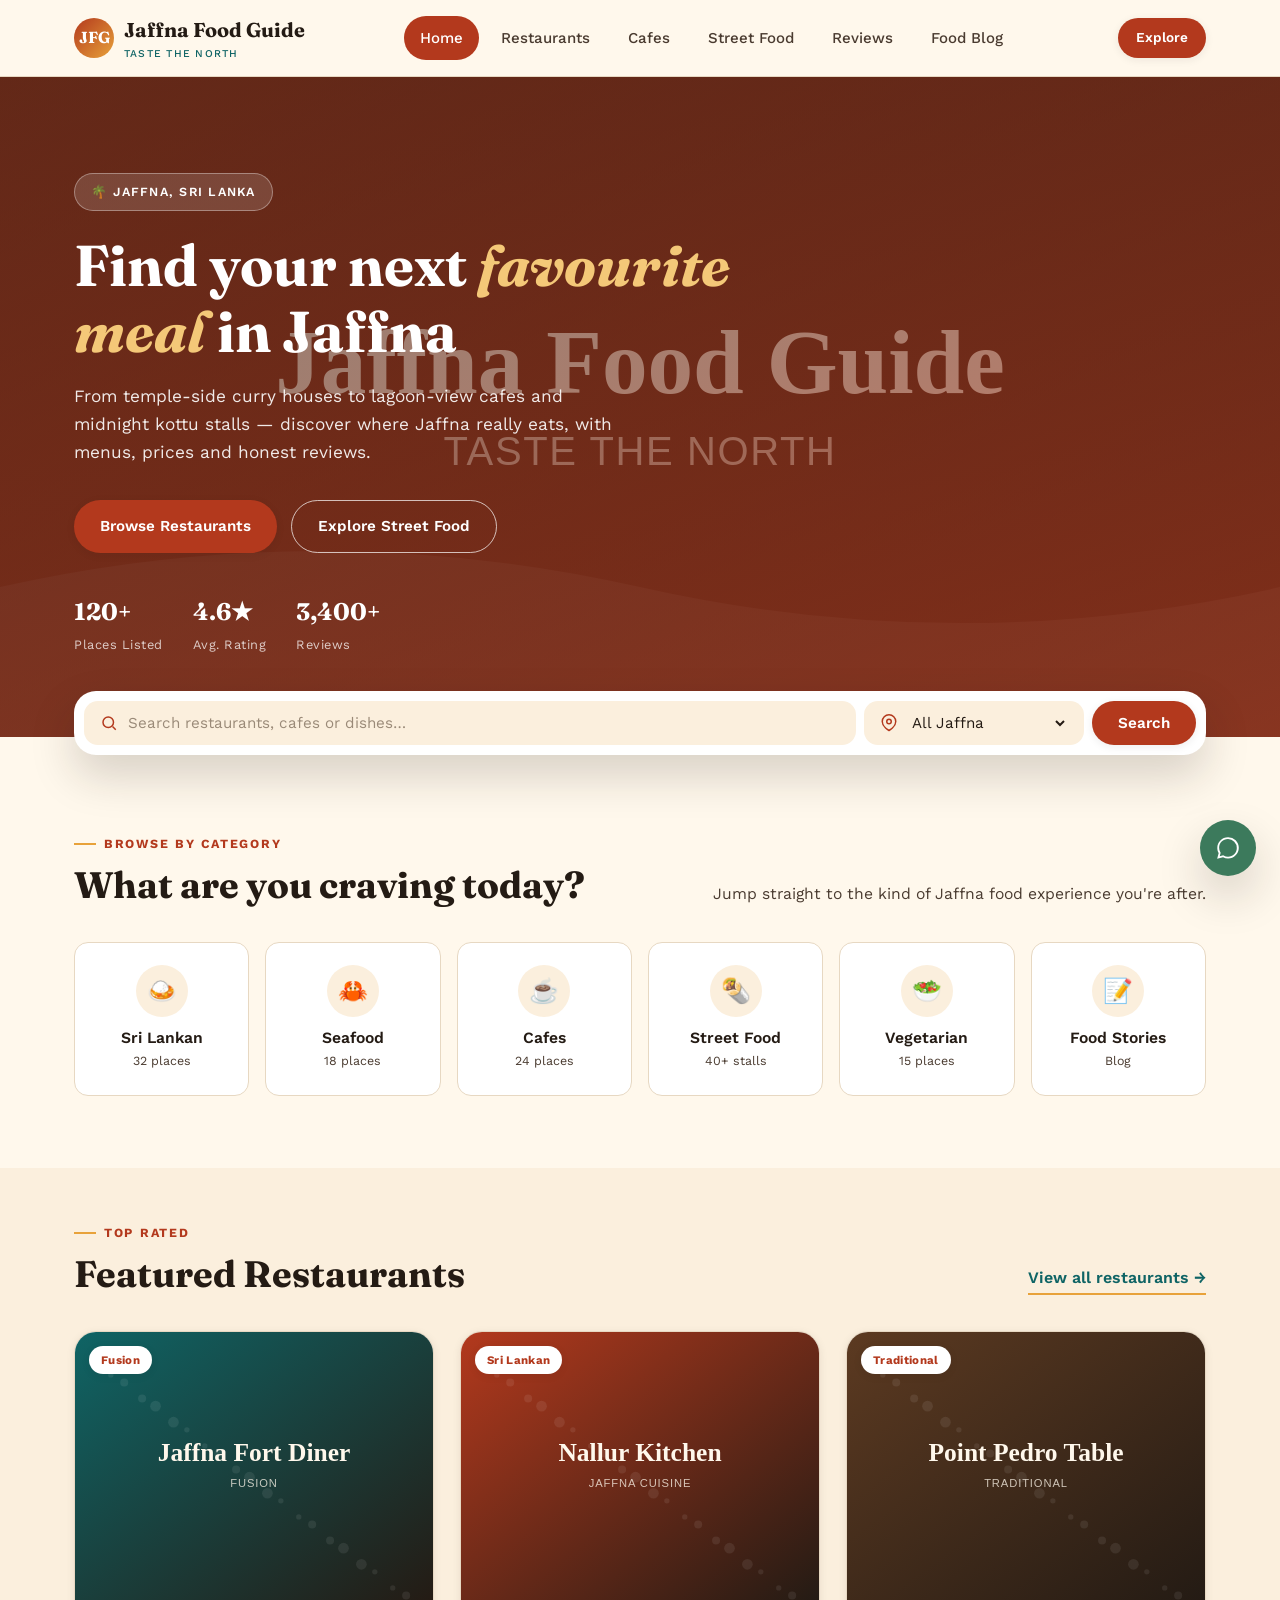
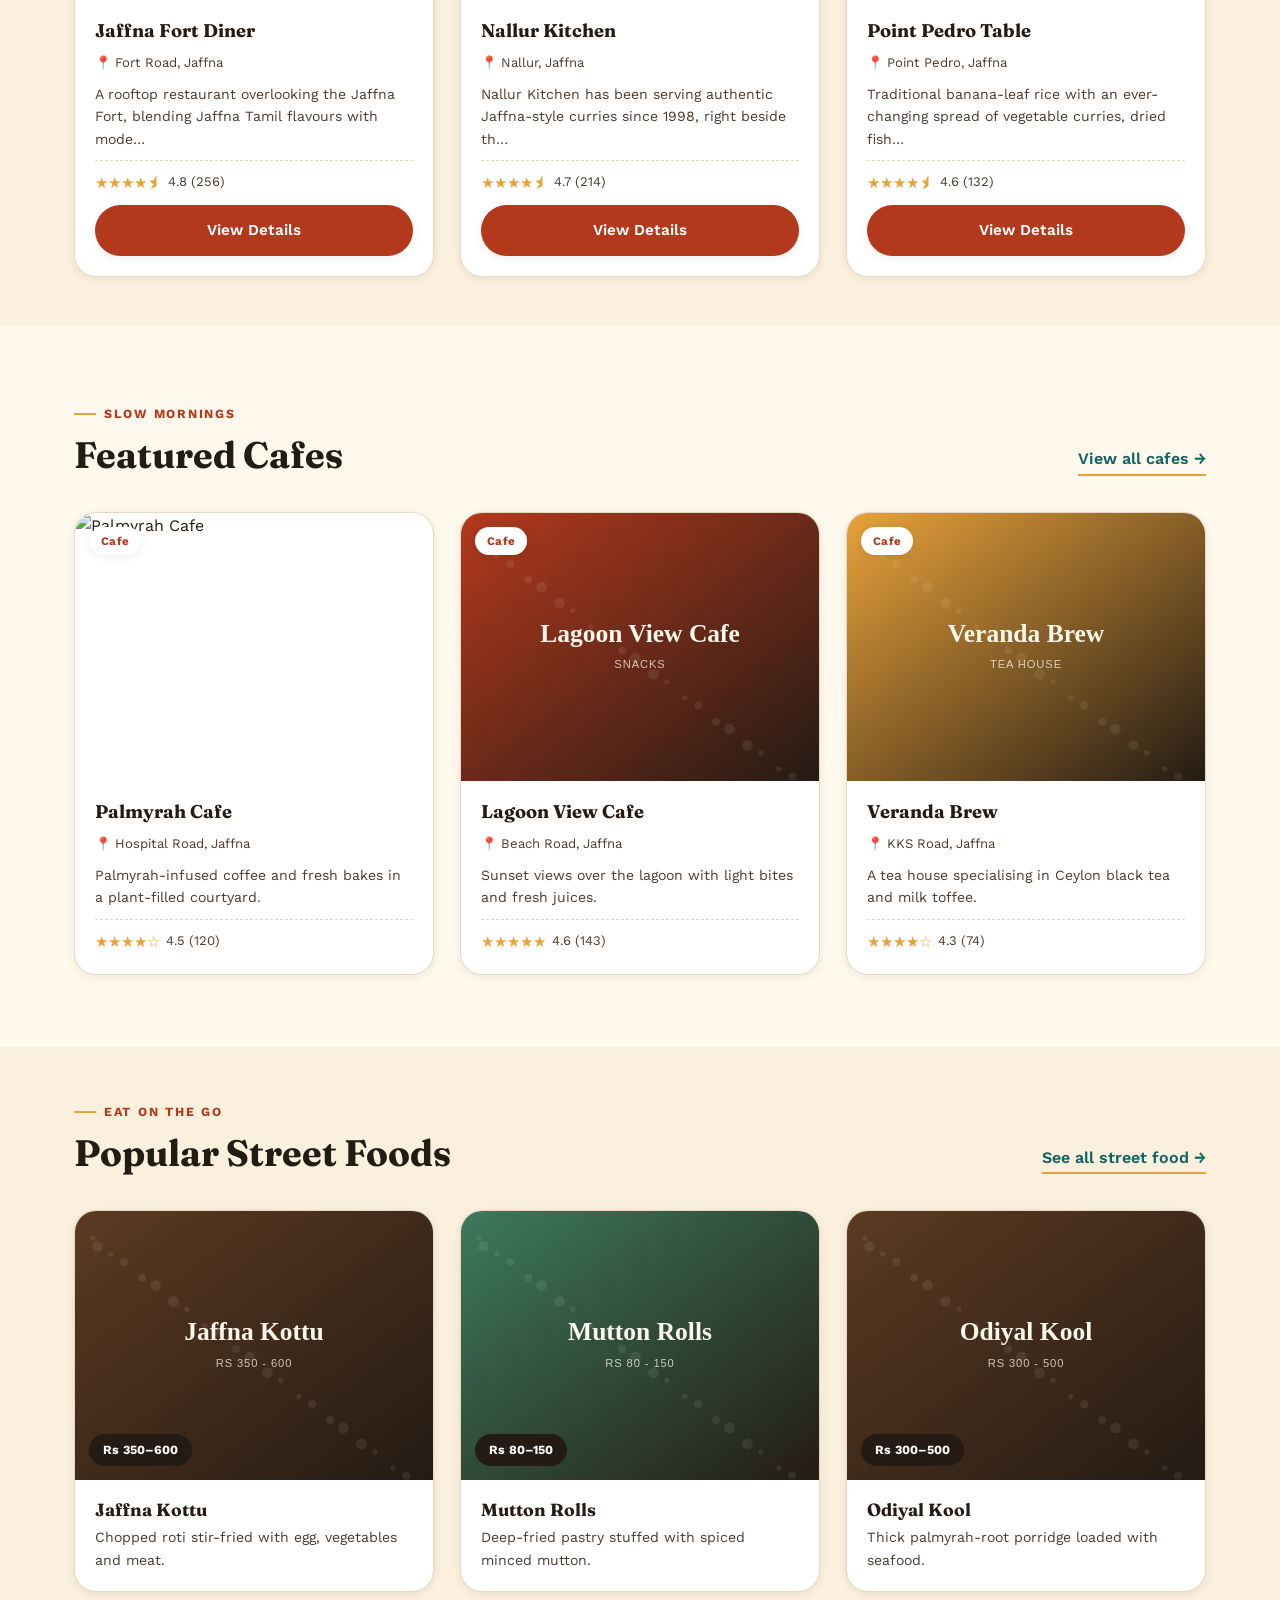
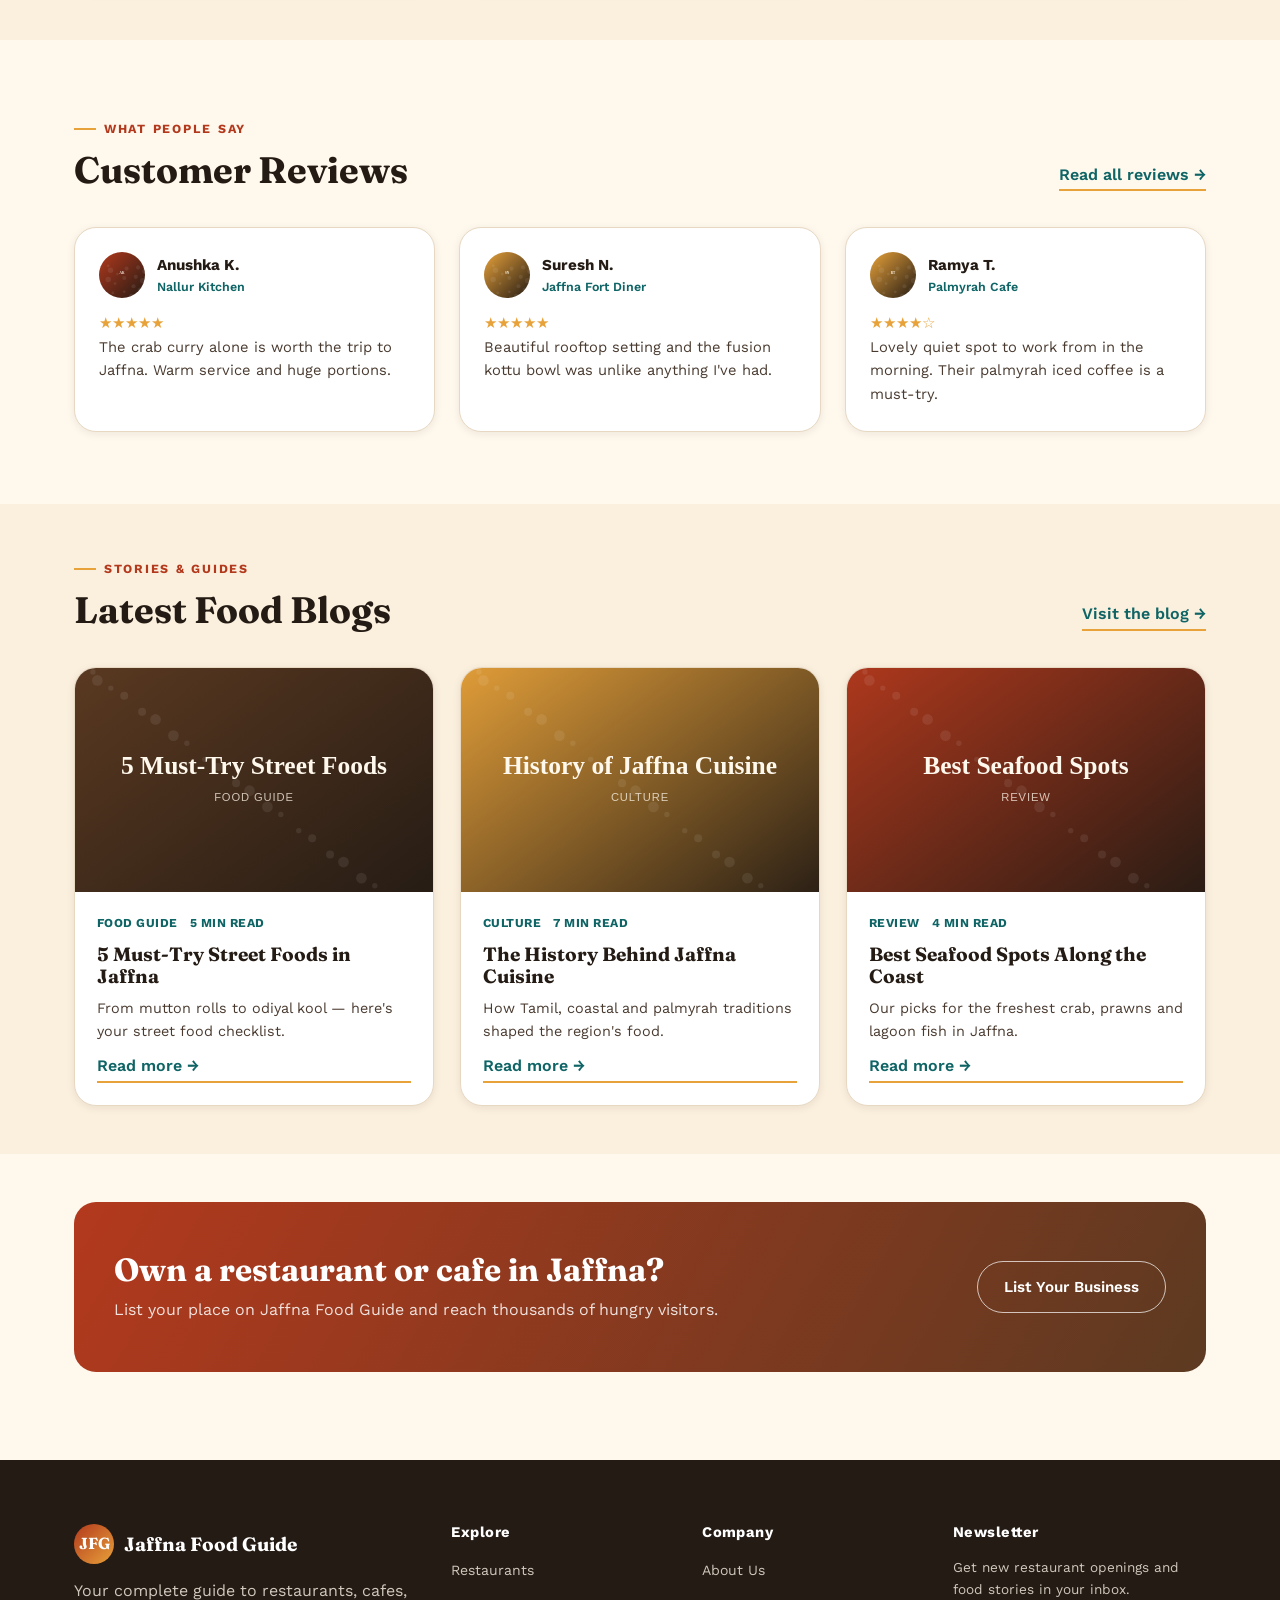
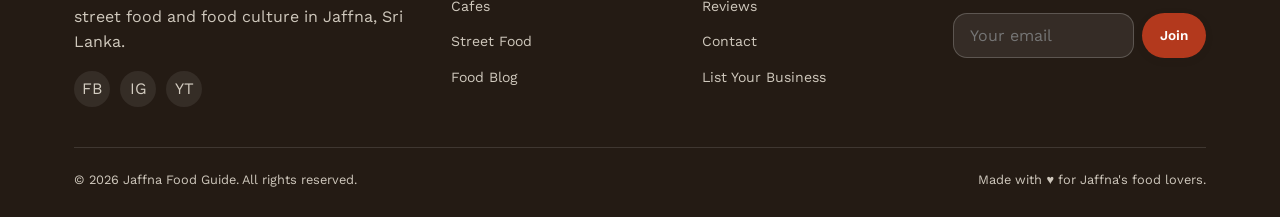
==== index.html @ 6b52d465 "Add files via upload" ====
<!DOCTYPE html>
<html lang="en">
<head>
<meta charset="UTF-8">
<meta name="viewport" content="width=device-width, initial-scale=1.0">
<title>Jaffna Food Guide — Discover Restaurants, Cafes & Street Food in Jaffna</title>
<meta name="description" content="The complete food directory for Jaffna, Sri Lanka. Find the best restaurants, cafes, street food stalls, reviews and food blogs.">
<link rel="icon" href="logo.svg" type="image/svg+xml">
<link rel="preconnect" href="https://fonts.googleapis.com">
<link href="https://fonts.googleapis.com/css2?family=Fraunces:ital,wght@0,600;0,700;1,600&family=Work+Sans:wght@400;500;600;700&display=swap" rel="stylesheet">
<link rel="stylesheet" href="style.css">
</head>
<body>
<a class="skip-link" href="#main">Skip to content</a>

<!-- ========== HEADER ========== -->
<header class="site-header">
  <div class="container navbar">
    <a href="index.html" class="brand">
      <span class="brand-mark">JFG</span>
      <span>Jaffna Food Guide<small>Taste the North</small></span>
    </a>
    <nav class="nav-links" id="nav-links">
      <a href="index.html">Home</a>
      <a href="restaurants.html">Restaurants</a>
      <a href="cafes.html">Cafes</a>
      <a href="street-food.html">Street Food</a>
      <a href="reviews.html">Reviews</a>
      <a href="blogs.html">Food Blog</a>
    </nav>
    <div class="nav-cta">
      <a href="restaurants.html" class="btn btn-primary btn-sm"><span>Explore</span></a>
      <button class="nav-toggle" id="nav-toggle" aria-label="Toggle menu" aria-expanded="false">
        <span></span><span></span><span></span>
      </button>
    </div>
  </div>
</header>

<main id="main">
  <!-- ========== HERO ========== -->
  <section class="hero">
    <div class="hero-bg"></div>
    <div class="container">
      <div class="hero-inner">
        <span class="hero-kicker">🌴 Jaffna, Sri Lanka</span>
        <h1>Find your next <em>favourite meal</em> in Jaffna</h1>
        <p>From temple-side curry houses to lagoon-view cafes and midnight kottu stalls — discover where Jaffna really eats, with menus, prices and honest reviews.</p>
        <div class="hero-actions">
          <a href="restaurants.html" class="btn btn-primary">Browse Restaurants</a>
          <a href="street-food.html" class="btn btn-outline-light">Explore Street Food</a>
        </div>
        <div class="hero-stats">
          <div><strong>120+</strong><span>Places Listed</span></div>
          <div><strong>4.6★</strong><span>Avg. Rating</span></div>
          <div><strong>3,400+</strong><span>Reviews</span></div>
        </div>
      </div>
    </div>
  </section>

  <div class="container">
    <div class="search-card">
      <form id="home-search-form">
        <div class="search-field">
          <svg viewBox="0 0 24 24" fill="none" stroke="currentColor" stroke-width="2"><circle cx="11" cy="11" r="7"/><path d="M21 21l-4.3-4.3"/></svg>
          <input type="text" id="home-search-input" placeholder="Search restaurants, cafes or dishes…" aria-label="Search">
        </div>
        <div class="search-field" style="max-width:220px;">
          <svg viewBox="0 0 24 24" fill="none" stroke="currentColor" stroke-width="2"><path d="M21 10c0 7-9 12-9 12s-9-5-9-12a9 9 0 0118 0z"/><circle cx="12" cy="10" r="3"/></svg>
          <select aria-label="Location">
            <option>All Jaffna</option>
            <option>Nallur</option>
            <option>Point Pedro</option>
            <option>Chunnakam</option>
            <option>Karainagar</option>
          </select>
        </div>
        <button type="submit" class="btn btn-primary">Search</button>
      </form>
    </div>
  </div>

  <!-- ========== CATEGORIES ========== -->
  <section class="section">
    <div class="container">
      <div class="section-head">
        <div>
          <span class="eyebrow">Browse by category</span>
          <h2>What are you craving today?</h2>
        </div>
        <p class="section-desc">Jump straight to the kind of Jaffna food experience you're after.</p>
      </div>
      <div class="category-grid">
        <a class="category-card" href="restaurants.html?q=Sri Lankan">
          <div class="category-icon">🍛</div>
          <h3>Sri Lankan</h3><span>32 places</span>
        </a>
        <a class="category-card" href="restaurants.html?q=Seafood">
          <div class="category-icon">🦀</div>
          <h3>Seafood</h3><span>18 places</span>
        </a>
        <a class="category-card" href="cafes.html">
          <div class="category-icon">☕</div>
          <h3>Cafes</h3><span>24 places</span>
        </a>
        <a class="category-card" href="street-food.html">
          <div class="category-icon">🌯</div>
          <h3>Street Food</h3><span>40+ stalls</span>
        </a>
        <a class="category-card" href="restaurants.html?q=Vegetarian">
          <div class="category-icon">🥗</div>
          <h3>Vegetarian</h3><span>15 places</span>
        </a>
        <a class="category-card" href="blogs.html">
          <div class="category-icon">📝</div>
          <h3>Food Stories</h3><span>Blog</span>
        </a>
      </div>
    </div>
  </section>

  <!-- ========== FEATURED RESTAURANTS ========== -->
  <section class="section section-tight" style="background:var(--cream-soft);">
    <div class="container">
      <div class="section-head">
        <div>
          <span class="eyebrow">Top rated</span>
          <h2>Featured Restaurants</h2>
        </div>
        <a href="restaurants.html" class="link-arrow">View all restaurants →</a>
      </div>
      <div class="card-grid" id="featured-restaurants"></div>
    </div>
  </section>

  <!-- ========== FEATURED CAFES ========== -->
  <section class="section">
    <div class="container">
      <div class="section-head">
        <div>
          <span class="eyebrow">Slow mornings</span>
          <h2>Featured Cafes</h2>
        </div>
        <a href="cafes.html" class="link-arrow">View all cafes →</a>
      </div>
      <div class="card-grid">
        <article class="food-card">
          <div class="food-card-media"><img src="cafe-1.svg" alt="Palmyrah Cafe" loading="lazy"><span class="food-card-badge">Cafe</span></div>
          <div class="food-card-body">
            <h3>Palmyrah Cafe</h3>
            <p class="food-card-meta">📍 Hospital Road, Jaffna</p>
            <p class="food-card-desc">Palmyrah-infused coffee and fresh bakes in a plant-filled courtyard.</p>
            <div class="food-card-footer"><span class="stars">★★★★☆<span class="rating-number">4.5 (120)</span></span></div>
          </div>
        </article>
        <article class="food-card">
          <div class="food-card-media"><img src="cafe-3.svg" alt="Lagoon View Cafe" loading="lazy"><span class="food-card-badge">Cafe</span></div>
          <div class="food-card-body">
            <h3>Lagoon View Cafe</h3>
            <p class="food-card-meta">📍 Beach Road, Jaffna</p>
            <p class="food-card-desc">Sunset views over the lagoon with light bites and fresh juices.</p>
            <div class="food-card-footer"><span class="stars">★★★★★<span class="rating-number">4.6 (143)</span></span></div>
          </div>
        </article>
        <article class="food-card">
          <div class="food-card-media"><img src="cafe-2.svg" alt="Veranda Brew" loading="lazy"><span class="food-card-badge">Cafe</span></div>
          <div class="food-card-body">
            <h3>Veranda Brew</h3>
            <p class="food-card-meta">📍 KKS Road, Jaffna</p>
            <p class="food-card-desc">A tea house specialising in Ceylon black tea and milk toffee.</p>
            <div class="food-card-footer"><span class="stars">★★★★☆<span class="rating-number">4.3 (74)</span></span></div>
          </div>
        </article>
      </div>
    </div>
  </section>

  <!-- ========== POPULAR STREET FOOD ========== -->
  <section class="section section-tight" style="background:var(--cream-soft);">
    <div class="container">
      <div class="section-head">
        <div>
          <span class="eyebrow">Eat on the go</span>
          <h2>Popular Street Foods</h2>
        </div>
        <a href="street-food.html" class="link-arrow">See all street food →</a>
      </div>
      <div class="card-grid">
        <article class="street-card">
          <div class="street-card-media"><img src="street-1.svg" alt="Jaffna Kottu" loading="lazy"><span class="street-price">Rs 350–600</span></div>
          <div class="street-card-body"><h3>Jaffna Kottu</h3><p>Chopped roti stir-fried with egg, vegetables and meat.</p></div>
        </article>
        <article class="street-card">
          <div class="street-card-media"><img src="street-2.svg" alt="Mutton Rolls" loading="lazy"><span class="street-price">Rs 80–150</span></div>
          <div class="street-card-body"><h3>Mutton Rolls</h3><p>Deep-fried pastry stuffed with spiced minced mutton.</p></div>
        </article>
        <article class="street-card">
          <div class="street-card-media"><img src="street-3.svg" alt="Odiyal Kool" loading="lazy"><span class="street-price">Rs 300–500</span></div>
          <div class="street-card-body"><h3>Odiyal Kool</h3><p>Thick palmyrah-root porridge loaded with seafood.</p></div>
        </article>
      </div>
    </div>
  </section>

  <!-- ========== TESTIMONIALS ========== -->
  <section class="section">
    <div class="container">
      <div class="section-head">
        <div>
          <span class="eyebrow">What people say</span>
          <h2>Customer Reviews</h2>
        </div>
        <a href="reviews.html" class="link-arrow">Read all reviews →</a>
      </div>
      <div class="testimonial-scroll">
        <div class="review-card">
          <div class="review-head">
            <img class="review-avatar" src="avatar-1.svg" alt="Anushka K.">
            <div><div class="review-name">Anushka K.</div><div class="review-place">Nallur Kitchen</div></div>
          </div>
          <span class="stars">★★★★★</span>
          <p class="review-text">The crab curry alone is worth the trip to Jaffna. Warm service and huge portions.</p>
        </div>
        <div class="review-card">
          <div class="review-head">
            <img class="review-avatar" src="avatar-2.svg" alt="Suresh N.">
            <div><div class="review-name">Suresh N.</div><div class="review-place">Jaffna Fort Diner</div></div>
          </div>
          <span class="stars">★★★★★</span>
          <p class="review-text">Beautiful rooftop setting and the fusion kottu bowl was unlike anything I've had.</p>
        </div>
        <div class="review-card">
          <div class="review-head">
            <img class="review-avatar" src="avatar-3.svg" alt="Ramya T.">
            <div><div class="review-name">Ramya T.</div><div class="review-place">Palmyrah Cafe</div></div>
          </div>
          <span class="stars">★★★★☆</span>
          <p class="review-text">Lovely quiet spot to work from in the morning. Their palmyrah iced coffee is a must-try.</p>
        </div>
      </div>
    </div>
  </section>

  <!-- ========== LATEST BLOGS ========== -->
  <section class="section section-tight" style="background:var(--cream-soft);">
    <div class="container">
      <div class="section-head">
        <div>
          <span class="eyebrow">Stories & guides</span>
          <h2>Latest Food Blogs</h2>
        </div>
        <a href="blogs.html" class="link-arrow">Visit the blog →</a>
      </div>
      <div class="card-grid">
        <article class="blog-card">
          <div class="blog-card-media"><img src="blog-1.svg" alt="5 Must-Try Street Foods" loading="lazy"></div>
          <div class="blog-card-body">
            <div class="blog-meta"><span>Food Guide</span><span>5 min read</span></div>
            <h3>5 Must-Try Street Foods in Jaffna</h3>
            <p>From mutton rolls to odiyal kool — here's your street food checklist.</p>
            <a href="blogs.html" class="link-arrow">Read more →</a>
          </div>
        </article>
        <article class="blog-card">
          <div class="blog-card-media"><img src="blog-2.svg" alt="History of Jaffna Cuisine" loading="lazy"></div>
          <div class="blog-card-body">
            <div class="blog-meta"><span>Culture</span><span>7 min read</span></div>
            <h3>The History Behind Jaffna Cuisine</h3>
            <p>How Tamil, coastal and palmyrah traditions shaped the region's food.</p>
            <a href="blogs.html" class="link-arrow">Read more →</a>
          </div>
        </article>
        <article class="blog-card">
          <div class="blog-card-media"><img src="blog-3.svg" alt="Best Seafood Spots" loading="lazy"></div>
          <div class="blog-card-body">
            <div class="blog-meta"><span>Review</span><span>4 min read</span></div>
            <h3>Best Seafood Spots Along the Coast</h3>
            <p>Our picks for the freshest crab, prawns and lagoon fish in Jaffna.</p>
            <a href="blogs.html" class="link-arrow">Read more →</a>
          </div>
        </article>
      </div>
    </div>
  </section>

  <!-- ========== CTA ========== -->
  <section class="section-tight">
    <div class="container">
      <div class="cta-band">
        <div>
          <h2>Own a restaurant or cafe in Jaffna?</h2>
          <p>List your place on Jaffna Food Guide and reach thousands of hungry visitors.</p>
        </div>
        <a href="#" class="btn btn-outline-light">List Your Business</a>
      </div>
    </div>
  </section>
</main>

<!-- ========== FOOTER ========== -->
<footer class="site-footer">
  <div class="container">
    <div class="footer-grid">
      <div>
        <div class="footer-brand"><span class="brand-mark">JFG</span> Jaffna Food Guide</div>
        <p>Your complete guide to restaurants, cafes, street food and food culture in Jaffna, Sri Lanka.</p>
        <div class="footer-social">
          <a href="#" aria-label="Facebook">FB</a>
          <a href="#" aria-label="Instagram">IG</a>
          <a href="#" aria-label="YouTube">YT</a>
        </div>
      </div>
      <div class="footer-col">
        <h4>Explore</h4>
        <ul>
          <li><a href="restaurants.html">Restaurants</a></li>
          <li><a href="cafes.html">Cafes</a></li>
          <li><a href="street-food.html">Street Food</a></li>
          <li><a href="blogs.html">Food Blog</a></li>
        </ul>
      </div>
      <div class="footer-col">
        <h4>Company</h4>
        <ul>
          <li><a href="#">About Us</a></li>
          <li><a href="reviews.html">Reviews</a></li>
          <li><a href="#">Contact</a></li>
          <li><a href="#">List Your Business</a></li>
        </ul>
      </div>
      <div class="footer-col">
        <h4>Newsletter</h4>
        <p style="font-size:0.85rem;margin-bottom:12px;">Get new restaurant openings and food stories in your inbox.</p>
        <form data-simple-form>
          <div class="form-row" style="display:flex;gap:8px;margin-bottom:0;">
            <input type="email" placeholder="Your email" required style="background:rgba(255,255,255,0.08);border-color:rgba(255,255,255,0.2);color:#fff;">
            <button class="btn btn-primary btn-sm" type="submit">Join</button>
          </div>
          <p class="form-msg"></p>
        </form>
      </div>
    </div>
    <div class="footer-bottom">
      <span>© 2026 Jaffna Food Guide. All rights reserved.</span>
      <span>Made with ♥ for Jaffna's food lovers.</span>
    </div>
  </div>
</footer>

<a href="https://wa.me/94770000000" class="whatsapp-float" aria-label="Chat on WhatsApp" target="_blank" rel="noopener">
  <svg width="26" height="26" viewBox="0 0 24 24" fill="currentColor"><path d="M12.04 2C6.58 2 2.13 6.45 2.13 11.91c0 1.7.44 3.34 1.28 4.79L2 22l5.44-1.36a9.9 9.9 0 004.6 1.15h.01c5.46 0 9.91-4.45 9.91-9.91 0-2.65-1.03-5.14-2.9-7.01A9.87 9.87 0 0012.04 2m0 1.8a8.08 8.08 0 018.09 8.1c0 4.47-3.63 8.1-8.1 8.1a8.1 8.1 0 01-4.13-1.13l-.3-.17-3.23.81.86-3.15-.19-.32a8.05 8.05 0 01-1.24-4.31c0-4.47 3.63-8.1 8.1-8.1"/></svg>
</a>

<script src="script.js"></script>
</body>
</html>
---- style.css ----
/* =========================================================
   JAFFNA FOOD GUIDE — STYLESHEET
   Design tokens: curry red, turmeric gold, lagoon teal,
   palmyrah brown, cream — inspired by Jaffna's kitchens,
   spice stalls and the lagoon coastline.
   ========================================================= */

/* ---------- 1. Design Tokens ---------- */
:root {
  /* Colors */
  --curry-red: #B3391D;
  --curry-red-dark: #8C2A13;
  --turmeric: #E8A23A;
  --turmeric-light: #F4C878;
  --teal: #0F6465;
  --teal-dark: #0B4A4B;
  --palmyrah-brown: #5C3A21;
  --cream: #FFF8EC;
  --cream-soft: #FBEFDD;
  --charcoal: #241B14;
  --ink-soft: #4A3B30;
  --line: #E7D8C2;
  --white: #FFFFFF;
  --success: #3C7A5C;
  --star: #E8A23A;

  /* Typography */
  --font-display: 'Fraunces', Georgia, 'Times New Roman', serif;
  --font-body: 'Work Sans', 'Segoe UI', Arial, sans-serif;

  /* Radius / Shadow */
  --radius-sm: 8px;
  --radius-md: 14px;
  --radius-lg: 22px;
  --radius-pill: 999px;
  --shadow-sm: 0 2px 8px rgba(36, 27, 20, 0.08);
  --shadow-md: 0 10px 30px rgba(36, 27, 20, 0.12);
  --shadow-lg: 0 20px 45px rgba(36, 27, 20, 0.18);

  /* Layout */
  --container: 1180px;
  --nav-height: 76px;
}

/* ---------- 2. Reset ---------- */
* , *::before, *::after { box-sizing: border-box; margin: 0; padding: 0; }

html { scroll-behavior: smooth; }

@media (prefers-reduced-motion: reduce) {
  html { scroll-behavior: auto; }
  * , *::before, *::after {
    animation-duration: 0.001ms !important;
    animation-iteration-count: 1 !important;
    transition-duration: 0.001ms !important;
  }
}

body {
  font-family: var(--font-body);
  background: var(--cream);
  color: var(--charcoal);
  line-height: 1.6;
  -webkit-font-smoothing: antialiased;
  overflow-x: hidden;
}

img { max-width: 100%; display: block; }
a { color: inherit; text-decoration: none; }
ul { list-style: none; }
button { font-family: inherit; cursor: pointer; border: none; background: none; }
input, textarea, select { font-family: inherit; font-size: inherit; }

:focus-visible {
  outline: 3px solid var(--teal);
  outline-offset: 3px;
}

.container {
  width: 100%;
  max-width: var(--container);
  margin: 0 auto;
  padding: 0 24px;
}

h1, h2, h3, h4 {
  font-family: var(--font-display);
  color: var(--charcoal);
  line-height: 1.15;
  font-weight: 700;
}

.section { padding: 72px 0; }
.section-tight { padding: 48px 0; }

.section-head {
  display: flex;
  align-items: flex-end;
  justify-content: space-between;
  gap: 20px;
  margin-bottom: 36px;
  flex-wrap: wrap;
}

.eyebrow {
  display: inline-flex;
  align-items: center;
  gap: 8px;
  font-size: 0.78rem;
  letter-spacing: 0.14em;
  text-transform: uppercase;
  color: var(--curry-red);
  font-weight: 700;
  margin-bottom: 10px;
}

.eyebrow::before {
  content: "";
  width: 22px;
  height: 2px;
  background: var(--turmeric);
  display: inline-block;
}

.section-head h2 { font-size: clamp(1.6rem, 3vw, 2.3rem); }

.section-desc {
  color: var(--ink-soft);
  max-width: 520px;
  font-size: 0.98rem;
}

.link-arrow {
  font-weight: 600;
  color: var(--teal);
  white-space: nowrap;
  border-bottom: 2px solid var(--turmeric);
  padding-bottom: 2px;
  transition: color 0.2s ease, border-color 0.2s ease, transform 0.2s ease;
  display: inline-block;
}
.link-arrow:hover { color: var(--curry-red); transform: translateX(3px); }

/* ---------- 3. Buttons ---------- */
.btn {
  display: inline-flex;
  align-items: center;
  justify-content: center;
  gap: 8px;
  padding: 13px 26px;
  border-radius: var(--radius-pill);
  font-weight: 600;
  font-size: 0.95rem;
  transition: transform 0.2s ease, box-shadow 0.2s ease, background 0.2s ease, color 0.2s ease;
  white-space: nowrap;
}

.btn-primary {
  background: var(--curry-red);
  color: var(--white);
  box-shadow: var(--shadow-sm);
}
.btn-primary:hover { background: var(--curry-red-dark); transform: translateY(-2px); box-shadow: var(--shadow-md); }

.btn-secondary {
  background: var(--white);
  color: var(--charcoal);
  border: 1.5px solid var(--line);
}
.btn-secondary:hover { border-color: var(--curry-red); color: var(--curry-red); transform: translateY(-2px); }

.btn-teal {
  background: var(--teal);
  color: var(--white);
}
.btn-teal:hover { background: var(--teal-dark); transform: translateY(-2px); box-shadow: var(--shadow-md); }

.btn-outline-light {
  background: transparent;
  color: var(--white);
  border: 1.5px solid rgba(255,255,255,0.7);
}
.btn-outline-light:hover { background: rgba(255,255,255,0.15); }

.btn-block { width: 100%; }
.btn-sm { padding: 9px 18px; font-size: 0.85rem; }

.btn-icon {
  width: 20px; height: 20px; flex-shrink: 0;
}

/* ---------- 4. Navigation ---------- */
.site-header {
  position: sticky;
  top: 0;
  z-index: 100;
  background: rgba(255, 248, 236, 0.92);
  backdrop-filter: blur(10px);
  border-bottom: 1px solid var(--line);
}

.navbar {
  display: flex;
  align-items: center;
  justify-content: space-between;
  height: var(--nav-height);
}

.brand {
  display: flex;
  align-items: center;
  gap: 10px;
  font-family: var(--font-display);
  font-weight: 700;
  font-size: 1.25rem;
  color: var(--charcoal);
}

.brand-mark {
  width: 40px;
  height: 40px;
  border-radius: 50%;
  background: linear-gradient(135deg, var(--curry-red), var(--turmeric));
  display: flex;
  align-items: center;
  justify-content: center;
  color: var(--white);
  font-family: var(--font-display);
  font-weight: 700;
  font-size: 1rem;
  flex-shrink: 0;
}

.brand small {
  display: block;
  font-family: var(--font-body);
  font-weight: 500;
  font-size: 0.65rem;
  letter-spacing: 0.12em;
  text-transform: uppercase;
  color: var(--teal);
}

.nav-links {
  display: flex;
  align-items: center;
  gap: 6px;
}

.nav-links a {
  padding: 10px 16px;
  border-radius: var(--radius-pill);
  font-weight: 500;
  font-size: 0.94rem;
  color: var(--ink-soft);
  transition: background 0.2s ease, color 0.2s ease;
}

.nav-links a:hover,
.nav-links a.active {
  background: var(--curry-red);
  color: var(--white);
}

.nav-cta { display: flex; align-items: center; gap: 10px; }

.nav-toggle {
  display: none;
  width: 44px;
  height: 44px;
  border-radius: var(--radius-sm);
  align-items: center;
  justify-content: center;
  flex-direction: column;
  gap: 5px;
}

.nav-toggle span {
  width: 22px;
  height: 2px;
  background: var(--charcoal);
  border-radius: 2px;
  transition: transform 0.25s ease, opacity 0.25s ease;
}

.nav-toggle.is-active span:nth-child(1) { transform: translateY(7px) rotate(45deg); }
.nav-toggle.is-active span:nth-child(2) { opacity: 0; }
.nav-toggle.is-active span:nth-child(3) { transform: translateY(-7px) rotate(-45deg); }

/* ---------- 5. Hero ---------- */
.hero {
  position: relative;
  color: var(--white);
  overflow: hidden;
}

.hero-bg {
  position: absolute;
  inset: 0;
  background: linear-gradient(160deg, rgba(36,27,20,0.55), rgba(179,57,29,0.65)), url('hero-bg.svg') center/cover no-repeat;
  z-index: -1;
}

.hero-inner {
  padding: 96px 0 80px;
  max-width: 720px;
}

.hero-kicker {
  display: inline-flex;
  align-items: center;
  gap: 8px;
  background: rgba(255,255,255,0.14);
  border: 1px solid rgba(255,255,255,0.35);
  padding: 8px 16px;
  border-radius: var(--radius-pill);
  font-size: 0.78rem;
  letter-spacing: 0.1em;
  text-transform: uppercase;
  font-weight: 600;
  margin-bottom: 22px;
}

.hero h1 {
  font-size: clamp(2.2rem, 5.5vw, 3.6rem);
  color: var(--white);
  margin-bottom: 18px;
}

.hero h1 em {
  font-style: italic;
  color: var(--turmeric-light);
}

.hero p {
  font-size: 1.08rem;
  color: rgba(255,255,255,0.9);
  max-width: 540px;
  margin-bottom: 34px;
}

.hero-actions { display: flex; gap: 14px; flex-wrap: wrap; margin-bottom: 40px; }

.hero-stats {
  display: flex;
  gap: 30px;
  flex-wrap: wrap;
}
.hero-stats div strong {
  display: block;
  font-family: var(--font-display);
  font-size: 1.5rem;
}
.hero-stats div span {
  font-size: 0.8rem;
  color: rgba(255,255,255,0.75);
  letter-spacing: 0.04em;
}

/* Search Bar */
.search-card {
  background: var(--white);
  border-radius: var(--radius-lg);
  box-shadow: var(--shadow-lg);
  padding: 10px;
  display: flex;
  gap: 8px;
  flex-wrap: wrap;
  margin-top: -46px;
  position: relative;
  z-index: 5;
}

.search-card form { display: flex; gap: 8px; flex: 1; flex-wrap: wrap; }

.search-field {
  flex: 1;
  min-width: 200px;
  display: flex;
  align-items: center;
  gap: 10px;
  padding: 12px 16px;
  border-radius: var(--radius-md);
  background: var(--cream-soft);
}

.search-field svg { flex-shrink: 0; color: var(--curry-red); width: 18px; height: 18px; }

.search-field input,
.search-field select {
  border: none;
  background: transparent;
  width: 100%;
  color: var(--charcoal);
  font-size: 0.95rem;
}
.search-field input:focus, .search-field select:focus { outline: none; }
.search-field input::placeholder { color: #9A8A78; }

.search-card .btn { flex-shrink: 0; }

/* ---------- 6. Categories ---------- */
.category-grid {
  display: grid;
  grid-template-columns: repeat(auto-fit, minmax(140px, 1fr));
  gap: 16px;
}

.category-card {
  background: var(--white);
  border: 1px solid var(--line);
  border-radius: var(--radius-md);
  padding: 22px 16px;
  text-align: center;
  transition: transform 0.25s ease, box-shadow 0.25s ease, border-color 0.25s ease;
}

.category-card:hover {
  transform: translateY(-6px);
  box-shadow: var(--shadow-md);
  border-color: var(--turmeric);
}

.category-icon {
  width: 52px;
  height: 52px;
  margin: 0 auto 12px;
  border-radius: 50%;
  background: var(--cream-soft);
  display: flex;
  align-items: center;
  justify-content: center;
  font-size: 1.5rem;
}

.category-card h3 { font-size: 0.98rem; font-family: var(--font-body); font-weight: 600; }
.category-card span { font-size: 0.78rem; color: var(--ink-soft); }

/* ---------- 7. Cards: Restaurants / Cafes ---------- */
.card-grid {
  display: grid;
  grid-template-columns: repeat(auto-fill, minmax(280px, 1fr));
  gap: 26px;
}

.food-card {
  background: var(--white);
  border-radius: var(--radius-lg);
  overflow: hidden;
  box-shadow: var(--shadow-sm);
  border: 1px solid var(--line);
  transition: transform 0.28s ease, box-shadow 0.28s ease;
  display: flex;
  flex-direction: column;
}

.food-card:hover { transform: translateY(-8px); box-shadow: var(--shadow-lg); }

.food-card-media {
  position: relative;
  aspect-ratio: 4 / 3;
  overflow: hidden;
}
.food-card-media img { width: 100%; height: 100%; object-fit: cover; transition: transform 0.5s ease; }
.food-card:hover .food-card-media img { transform: scale(1.08); }

.food-card-badge {
  position: absolute;
  top: 14px;
  left: 14px;
  background: var(--white);
  color: var(--curry-red);
  padding: 5px 12px;
  border-radius: var(--radius-pill);
  font-size: 0.72rem;
  font-weight: 700;
  letter-spacing: 0.03em;
  box-shadow: var(--shadow-sm);
}

.food-card-fav {
  position: absolute;
  top: 14px;
  right: 14px;
  width: 34px;
  height: 34px;
  border-radius: 50%;
  background: rgba(255,255,255,0.9);
  display: flex;
  align-items: center;
  justify-content: center;
}

.food-card-body { padding: 20px; display: flex; flex-direction: column; gap: 10px; flex: 1; }

.food-card-body h3 { font-size: 1.15rem; }

.food-card-meta {
  display: flex;
  align-items: center;
  gap: 6px;
  font-size: 0.82rem;
  color: var(--ink-soft);
}

.food-card-desc {
  font-size: 0.88rem;
  color: var(--ink-soft);
  flex: 1;
}

.food-card-footer {
  display: flex;
  align-items: center;
  justify-content: space-between;
  padding-top: 10px;
  border-top: 1px dashed var(--line);
}

/* Stars */
.stars {
  display: inline-flex;
  gap: 2px;
  color: var(--star);
  font-size: 0.95rem;
}
.stars .rating-number {
  color: var(--ink-soft);
  font-size: 0.82rem;
  margin-left: 4px;
}

/* ---------- 8. Filter bar ---------- */
.filter-bar {
  display: flex;
  align-items: center;
  gap: 10px;
  flex-wrap: wrap;
  margin-bottom: 30px;
}

.filter-chip {
  padding: 9px 18px;
  border-radius: var(--radius-pill);
  border: 1.5px solid var(--line);
  background: var(--white);
  font-size: 0.86rem;
  font-weight: 600;
  color: var(--ink-soft);
  transition: all 0.2s ease;
}
.filter-chip:hover { border-color: var(--curry-red); color: var(--curry-red); }
.filter-chip.active { background: var(--curry-red); border-color: var(--curry-red); color: var(--white); }

.results-empty {
  text-align: center;
  padding: 60px 20px;
  color: var(--ink-soft);
  display: none;
}
.results-empty.show { display: block; }

/* ---------- 9. Page hero (inner pages) ---------- */
.page-hero {
  background: linear-gradient(135deg, var(--teal-dark), var(--teal));
  color: var(--white);
  padding: 56px 0 46px;
}
.page-hero .eyebrow { color: var(--turmeric-light); }
.page-hero .eyebrow::before { background: var(--turmeric-light); }
.page-hero h1 { color: var(--white); font-size: clamp(1.8rem, 4vw, 2.6rem); margin-bottom: 10px; }
.page-hero p { color: rgba(255,255,255,0.85); max-width: 560px; }

.breadcrumb {
  display: flex;
  align-items: center;
  gap: 8px;
  font-size: 0.85rem;
  color: rgba(255,255,255,0.75);
  margin-bottom: 16px;
}
.breadcrumb a { color: var(--white); font-weight: 600; }
.breadcrumb a:hover { text-decoration: underline; }

.back-btn {
  display: inline-flex;
  align-items: center;
  gap: 8px;
  font-weight: 600;
  color: var(--white);
  background: rgba(255,255,255,0.12);
  border: 1px solid rgba(255,255,255,0.35);
  padding: 8px 16px;
  border-radius: var(--radius-pill);
  font-size: 0.85rem;
  margin-bottom: 18px;
  transition: background 0.2s ease;
}
.back-btn:hover { background: rgba(255,255,255,0.22); }

.back-btn.on-light {
  color: var(--charcoal);
  background: var(--white);
  border-color: var(--line);
}
.back-btn.on-light:hover { border-color: var(--curry-red); color: var(--curry-red); }

/* ---------- 10. Restaurant detail ---------- */
.detail-hero {
  position: relative;
  border-radius: var(--radius-lg);
  overflow: hidden;
  box-shadow: var(--shadow-md);
}
.detail-hero img { width: 100%; height: 100%; max-height: 420px; object-fit: cover; }

.detail-grid {
  display: grid;
  grid-template-columns: 1.7fr 1fr;
  gap: 40px;
  margin-top: 40px;
  align-items: flex-start;
}

.detail-title-row {
  display: flex;
  align-items: flex-start;
  justify-content: space-between;
  gap: 16px;
  flex-wrap: wrap;
  margin-bottom: 10px;
}

.detail-title-row h1 { font-size: clamp(1.6rem, 3.4vw, 2.2rem); }

.tag-row { display: flex; gap: 8px; flex-wrap: wrap; margin: 14px 0 20px; }
.tag {
  background: var(--cream-soft);
  color: var(--palmyrah-brown);
  padding: 6px 14px;
  border-radius: var(--radius-pill);
  font-size: 0.78rem;
  font-weight: 600;
}

.about-text { color: var(--ink-soft); margin-bottom: 26px; }

.info-list { display: flex; flex-direction: column; gap: 14px; margin-bottom: 10px; }
.info-list li { display: flex; gap: 12px; align-items: flex-start; font-size: 0.92rem; color: var(--ink-soft); }
.info-list svg { color: var(--curry-red); flex-shrink: 0; margin-top: 2px; width: 18px; height: 18px; }
.info-list strong { color: var(--charcoal); display: block; font-size: 0.85rem; }

.menu-tabs { display: flex; gap: 8px; margin-bottom: 22px; flex-wrap: wrap; }

.menu-list { display: flex; flex-direction: column; gap: 0; }

.menu-item {
  display: flex;
  gap: 16px;
  align-items: center;
  padding: 16px 0;
  border-bottom: 1px solid var(--line);
}
.menu-item img {
  width: 74px; height: 74px; border-radius: var(--radius-md); object-fit: cover; flex-shrink: 0;
}
.menu-item-body { flex: 1; }
.menu-item-body h4 { font-size: 1rem; font-family: var(--font-body); font-weight: 600; }
.menu-item-body p { font-size: 0.82rem; color: var(--ink-soft); }
.menu-item-price { font-family: var(--font-display); font-weight: 700; color: var(--curry-red); font-size: 1.05rem; white-space: nowrap; }

.sidebar-card {
  background: var(--white);
  border: 1px solid var(--line);
  border-radius: var(--radius-lg);
  padding: 24px;
  box-shadow: var(--shadow-sm);
  margin-bottom: 22px;
}
.sidebar-card h3 { font-size: 1.05rem; margin-bottom: 14px; }
.rating-big { display: flex; align-items: center; gap: 14px; margin-bottom: 18px; }
.rating-big .num { font-family: var(--font-display); font-size: 2.4rem; color: var(--curry-red); }
.rating-bar-row { display: flex; align-items: center; gap: 8px; font-size: 0.78rem; color: var(--ink-soft); margin-bottom: 4px; }
.rating-bar-track { flex: 1; height: 6px; border-radius: 4px; background: var(--cream-soft); overflow: hidden; }
.rating-bar-fill { height: 100%; background: var(--turmeric); }

.contact-actions { display: flex; flex-direction: column; gap: 10px; }

.map-embed-placeholder {
  border-radius: var(--radius-md);
  overflow: hidden;
  aspect-ratio: 16/10;
  border: 1px solid var(--line);
}
.map-embed-placeholder iframe { width: 100%; height: 100%; border: 0; }

.gallery-strip { display: grid; grid-template-columns: repeat(4, 1fr); gap: 10px; margin-top: 20px; }
.gallery-strip img { border-radius: var(--radius-sm); aspect-ratio: 1/1; object-fit: cover; transition: transform 0.3s ease; }
.gallery-strip a:hover img { transform: scale(1.06); }

/* ---------- 11. Reviews ---------- */
.review-card {
  background: var(--white);
  border: 1px solid var(--line);
  border-radius: var(--radius-lg);
  padding: 24px;
  box-shadow: var(--shadow-sm);
  transition: transform 0.25s ease, box-shadow 0.25s ease;
}
.review-card:hover { transform: translateY(-5px); box-shadow: var(--shadow-md); }

.review-head { display: flex; align-items: center; gap: 12px; margin-bottom: 12px; }
.review-avatar { width: 46px; height: 46px; border-radius: 50%; object-fit: cover; flex-shrink: 0; }
.review-name { font-weight: 700; font-size: 0.95rem; }
.review-place { font-size: 0.78rem; color: var(--teal); font-weight: 600; }
.review-date { font-size: 0.75rem; color: #9A8A78; margin-left: auto; white-space: nowrap; }
.review-text { color: var(--ink-soft); font-size: 0.92rem; }

.review-summary {
  background: var(--white);
  border-radius: var(--radius-lg);
  border: 1px solid var(--line);
  padding: 30px;
  display: flex;
  gap: 40px;
  align-items: center;
  flex-wrap: wrap;
  margin-bottom: 40px;
  box-shadow: var(--shadow-sm);
}
.review-summary .big-num { font-family: var(--font-display); font-size: 3.2rem; color: var(--curry-red); line-height: 1; }
.review-bars { flex: 1; min-width: 220px; display: flex; flex-direction: column; gap: 8px; }

/* Review form */
.review-form {
  background: var(--white);
  border: 1px solid var(--line);
  border-radius: var(--radius-lg);
  padding: 30px;
  box-shadow: var(--shadow-sm);
}
.form-row { margin-bottom: 18px; }
.form-row label { display: block; font-size: 0.85rem; font-weight: 600; margin-bottom: 8px; }
.form-row input,
.form-row textarea,
.form-row select {
  width: 100%;
  padding: 12px 16px;
  border: 1.5px solid var(--line);
  border-radius: var(--radius-md);
  background: var(--cream-soft);
  transition: border-color 0.2s ease;
}
.form-row input:focus,
.form-row textarea:focus,
.form-row select:focus { border-color: var(--curry-red); outline: none; }
.form-row textarea { resize: vertical; min-height: 110px; }

.star-input { display: flex; gap: 6px; font-size: 1.6rem; }
.star-input button { color: var(--line); transition: color 0.15s ease, transform 0.15s ease; }
.star-input button.active,
.star-input button:hover { color: var(--star); transform: scale(1.1); }

.form-msg { font-size: 0.88rem; margin-top: 12px; color: var(--success); display: none; }
.form-msg.show { display: block; }

/* ---------- 12. Blogs ---------- */
.blog-card {
  background: var(--white);
  border-radius: var(--radius-lg);
  overflow: hidden;
  border: 1px solid var(--line);
  box-shadow: var(--shadow-sm);
  transition: transform 0.28s ease, box-shadow 0.28s ease;
  display: flex;
  flex-direction: column;
}
.blog-card:hover { transform: translateY(-8px); box-shadow: var(--shadow-lg); }
.blog-card-media { aspect-ratio: 16/10; overflow: hidden; }
.blog-card-media img { width: 100%; height: 100%; object-fit: cover; transition: transform 0.5s ease; }
.blog-card:hover .blog-card-media img { transform: scale(1.08); }
.blog-card-body { padding: 22px; display: flex; flex-direction: column; gap: 10px; flex: 1; }
.blog-meta { display: flex; gap: 12px; font-size: 0.76rem; color: var(--teal); font-weight: 700; text-transform: uppercase; letter-spacing: 0.04em; }
.blog-card h3 { font-size: 1.2rem; }
.blog-card p { color: var(--ink-soft); font-size: 0.9rem; flex: 1; }

.blog-featured {
  display: grid;
  grid-template-columns: 1fr 1fr;
  gap: 34px;
  align-items: center;
  background: var(--white);
  border-radius: var(--radius-lg);
  border: 1px solid var(--line);
  overflow: hidden;
  margin-bottom: 46px;
  box-shadow: var(--shadow-sm);
}
.blog-featured img { height: 100%; min-height: 260px; object-fit: cover; }
.blog-featured-body { padding: 20px 34px 20px 0; }

/* ---------- 13. Street food ---------- */
.street-card {
  background: var(--white);
  border-radius: var(--radius-lg);
  overflow: hidden;
  border: 1px solid var(--line);
  box-shadow: var(--shadow-sm);
  transition: transform 0.28s ease, box-shadow 0.28s ease;
}
.street-card:hover { transform: translateY(-8px); box-shadow: var(--shadow-lg); }
.street-card-media { aspect-ratio: 4/3; overflow: hidden; position: relative; }
.street-card-media img { width: 100%; height: 100%; object-fit: cover; transition: transform 0.5s ease; }
.street-card:hover .street-card-media img { transform: scale(1.08); }
.street-price {
  position: absolute; bottom: 14px; left: 14px;
  background: var(--charcoal); color: var(--white);
  padding: 6px 14px; border-radius: var(--radius-pill);
  font-size: 0.78rem; font-weight: 700;
}
.street-card-body { padding: 20px; }
.street-card-body h3 { font-size: 1.1rem; margin-bottom: 6px; }
.street-card-body p { color: var(--ink-soft); font-size: 0.88rem; }
.street-tag { display: inline-block; margin-top: 10px; font-size: 0.74rem; font-weight: 700; color: var(--teal); text-transform: uppercase; letter-spacing: 0.04em; }

/* ---------- 14. Testimonials (home) ---------- */
.testimonial-scroll {
  display: grid;
  grid-template-columns: repeat(3, 1fr);
  gap: 24px;
}

/* ---------- 15. CTA band ---------- */
.cta-band {
  background: linear-gradient(120deg, var(--curry-red), var(--palmyrah-brown));
  color: var(--white);
  border-radius: var(--radius-lg);
  padding: 50px 40px;
  display: flex;
  align-items: center;
  justify-content: space-between;
  gap: 26px;
  flex-wrap: wrap;
}
.cta-band h2 { color: var(--white); font-size: clamp(1.4rem, 3vw, 2rem); margin-bottom: 8px; }
.cta-band p { color: rgba(255,255,255,0.85); }

/* ---------- 16. Footer ---------- */
.site-footer {
  background: var(--charcoal);
  color: rgba(255,248,236,0.78);
  padding: 64px 0 26px;
  margin-top: 40px;
}
.footer-grid {
  display: grid;
  grid-template-columns: 1.6fr 1fr 1fr 1.2fr;
  gap: 40px;
  padding-bottom: 40px;
  border-bottom: 1px solid rgba(255,255,255,0.12);
}
.footer-brand { display: flex; align-items: center; gap: 10px; color: var(--white); font-family: var(--font-display); font-size: 1.2rem; font-weight: 700; margin-bottom: 14px; }
.footer-col h4 { color: var(--white); font-family: var(--font-body); font-size: 0.92rem; margin-bottom: 16px; letter-spacing: 0.03em; }
.footer-col ul { display: flex; flex-direction: column; gap: 10px; }
.footer-col a { font-size: 0.88rem; transition: color 0.2s ease; }
.footer-col a:hover { color: var(--turmeric-light); }
.footer-social { display: flex; gap: 10px; margin-top: 16px; }
.footer-social a {
  width: 36px; height: 36px; border-radius: 50%;
  background: rgba(255,255,255,0.08);
  display: flex; align-items: center; justify-content: center;
}
.footer-social a:hover { background: var(--curry-red); }
.footer-bottom {
  display: flex; justify-content: space-between; align-items: center;
  padding-top: 22px; font-size: 0.8rem; flex-wrap: wrap; gap: 10px;
}

/* ---------- 17. WhatsApp floating button ---------- */
.whatsapp-float {
  position: fixed;
  bottom: 24px;
  right: 24px;
  width: 56px;
  height: 56px;
  border-radius: 50%;
  background: var(--success);
  color: var(--white);
  display: flex;
  align-items: center;
  justify-content: center;
  box-shadow: var(--shadow-lg);
  z-index: 90;
  transition: transform 0.2s ease;
}
.whatsapp-float:hover { transform: scale(1.08); }

/* ---------- 18. Utility ---------- */
.text-center { text-align: center; }
.mt-0 { margin-top: 0; }
.mb-0 { margin-bottom: 0; }
.divider-leaf {
  display: flex;
  align-items: center;
  justify-content: center;
  gap: 14px;
  color: var(--turmeric);
  margin: 8px 0 36px;
}
.divider-leaf::before, .divider-leaf::after {
  content: "";
  height: 1px;
  width: 60px;
  background: var(--line);
}

.skip-link {
  position: absolute;
  left: -999px;
  top: 0;
  background: var(--curry-red);
  color: var(--white);
  padding: 12px 20px;
  z-index: 999;
  border-radius: 0 0 8px 0;
}
.skip-link:focus { left: 0; }

/* ---------- 19. Responsive ---------- */
@media (max-width: 980px) {
  .detail-grid { grid-template-columns: 1fr; }
  .footer-grid { grid-template-columns: 1fr 1fr; }
  .blog-featured { grid-template-columns: 1fr; }
  .blog-featured img { min-height: 220px; }
  .blog-featured-body { padding: 0 26px 26px; }
  .testimonial-scroll { grid-template-columns: repeat(2, 1fr); }
}

@media (max-width: 860px) {
  .nav-links { display: none; }
  .nav-toggle { display: flex; }

  .nav-links.mobile-open {
    display: flex;
    flex-direction: column;
    position: absolute;
    top: var(--nav-height);
    left: 0;
    right: 0;
    background: var(--cream);
    padding: 14px 24px 24px;
    gap: 4px;
    border-bottom: 1px solid var(--line);
    box-shadow: var(--shadow-md);
  }
  .nav-links.mobile-open a { width: 100%; padding: 12px 16px; }
  .nav-cta .btn span { display: none; }
}

@media (max-width: 640px) {
  .section { padding: 50px 0; }
  .hero-inner { padding: 60px 0 60px; }
  .search-card { flex-direction: column; margin-top: 20px; }
  .search-card form { flex-direction: column; }
  .search-card .btn { width: 100%; }
  .footer-grid { grid-template-columns: 1fr; gap: 30px; }
  .testimonial-scroll { grid-template-columns: 1fr; }
  .gallery-strip { grid-template-columns: repeat(2, 1fr); }
  .review-summary { flex-direction: column; align-items: flex-start; }
  .cta-band { flex-direction: column; text-align: center; }
  .rating-big { flex-direction: column; align-items: flex-start; }
}
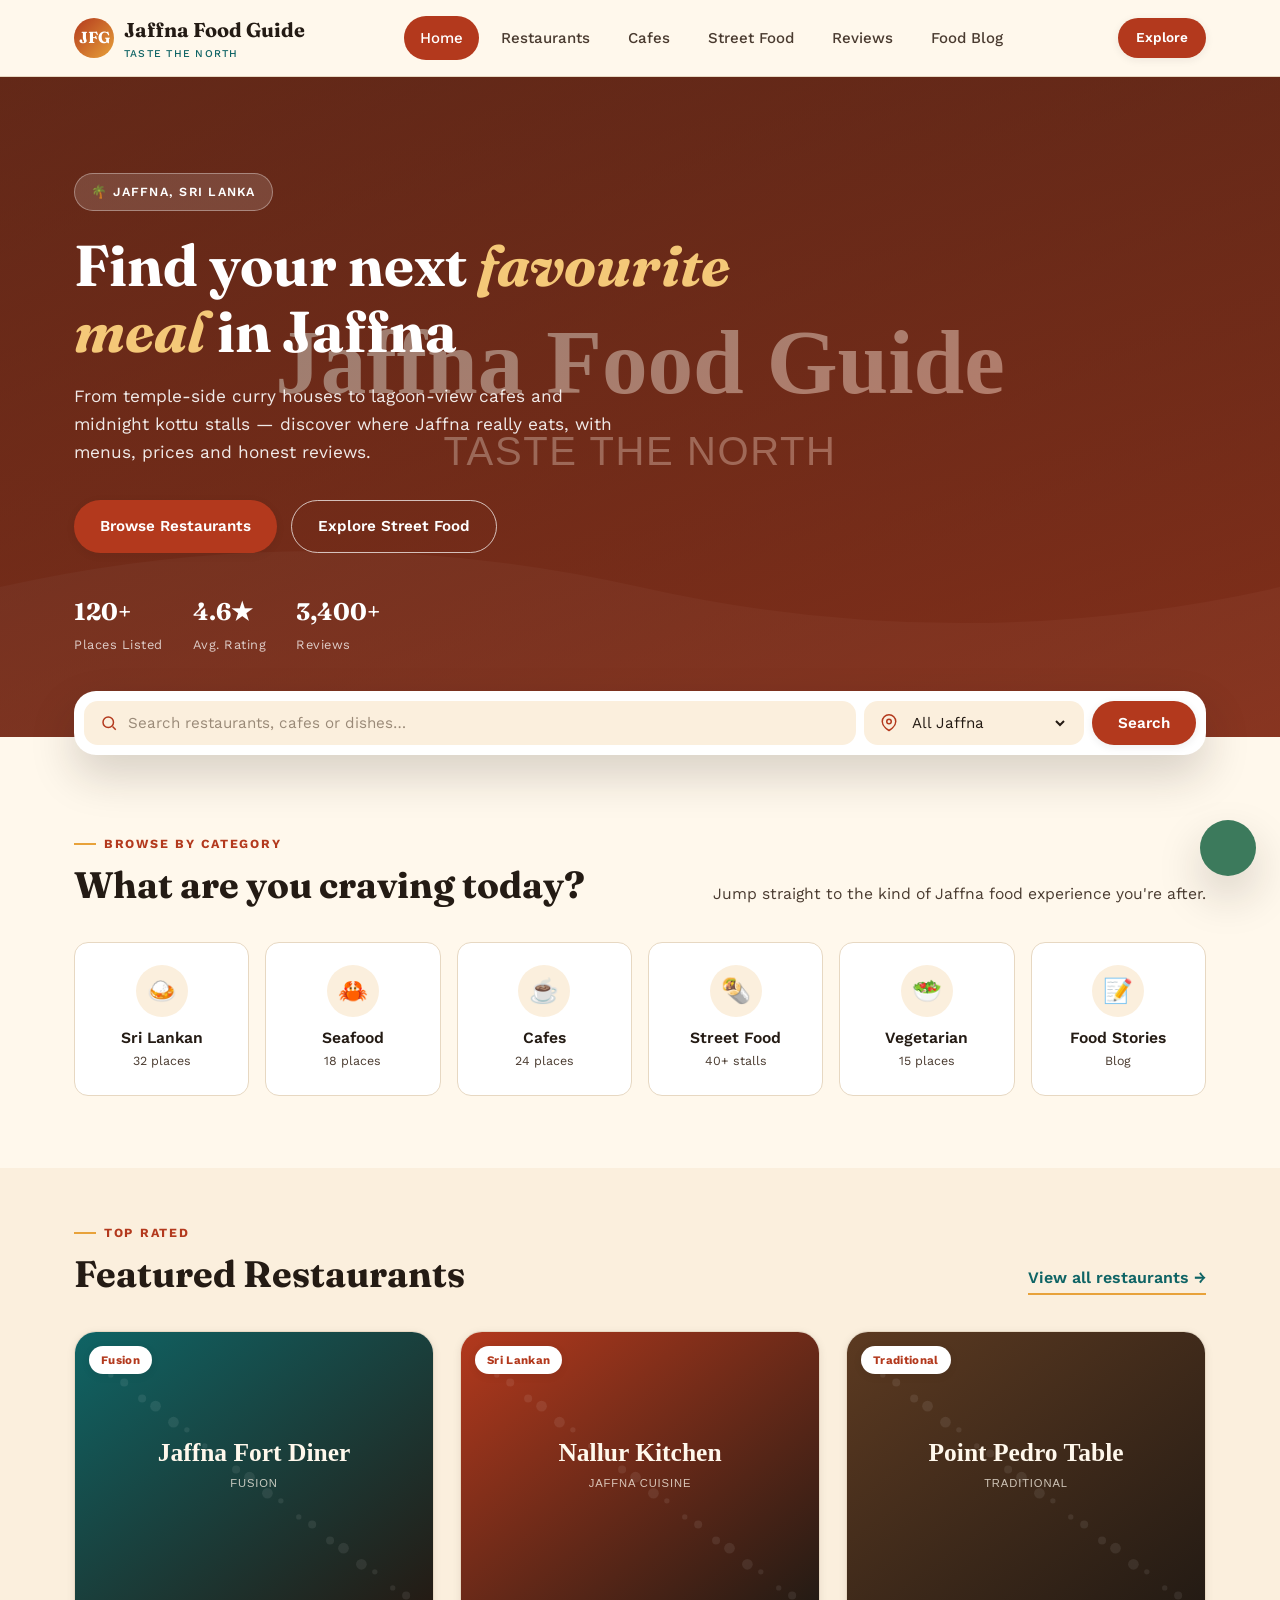
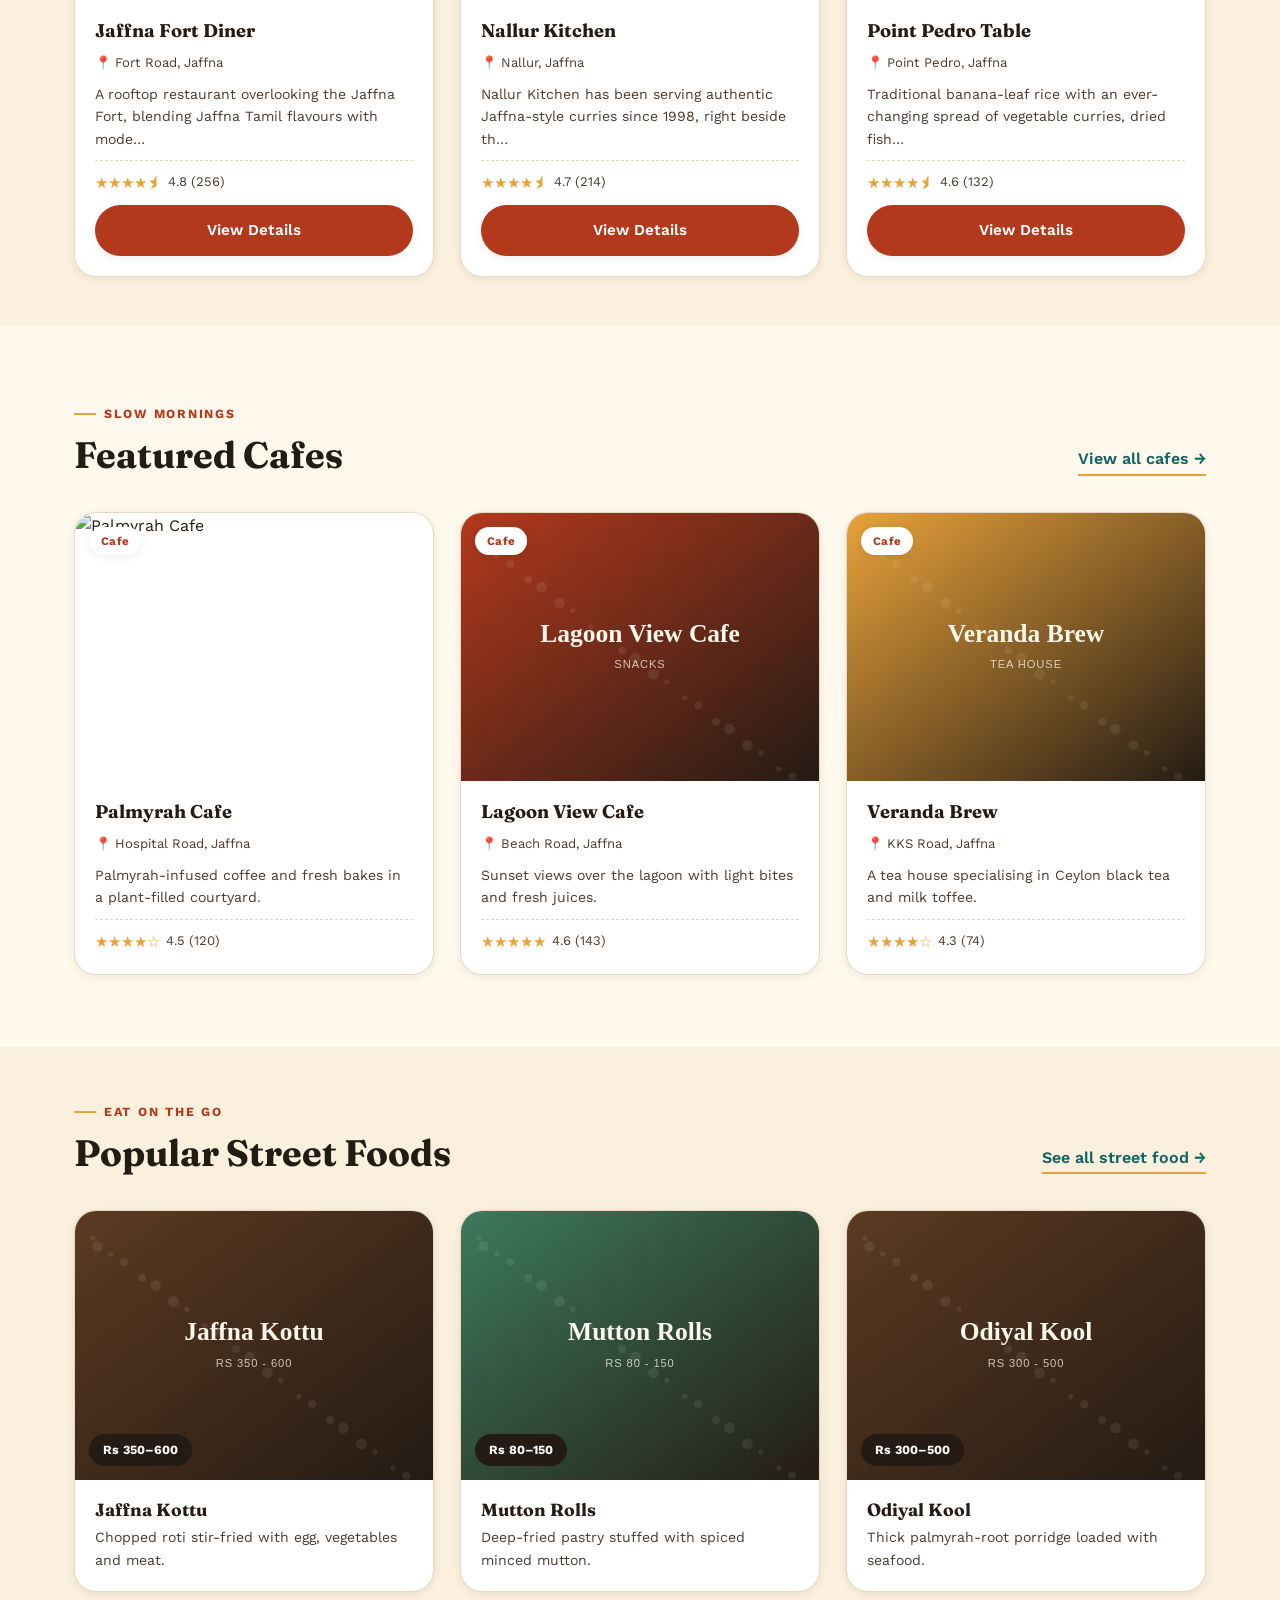
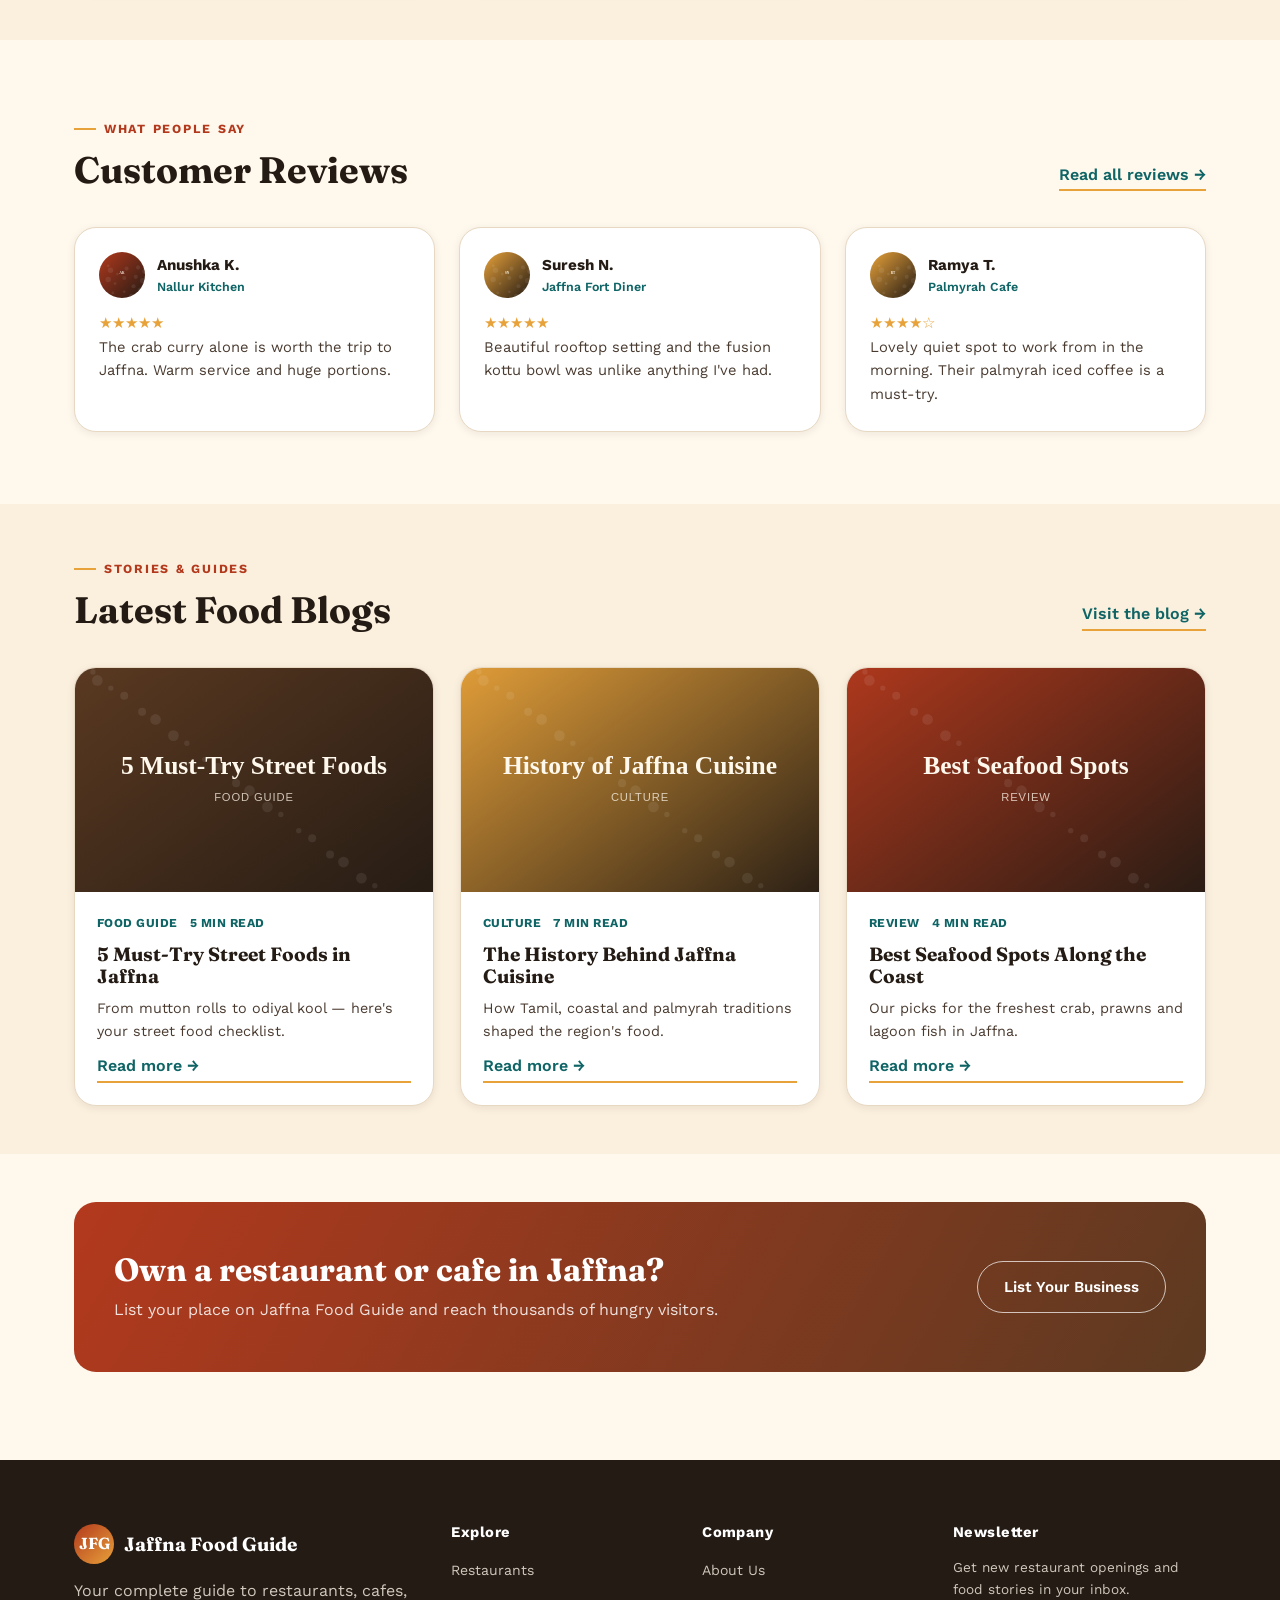
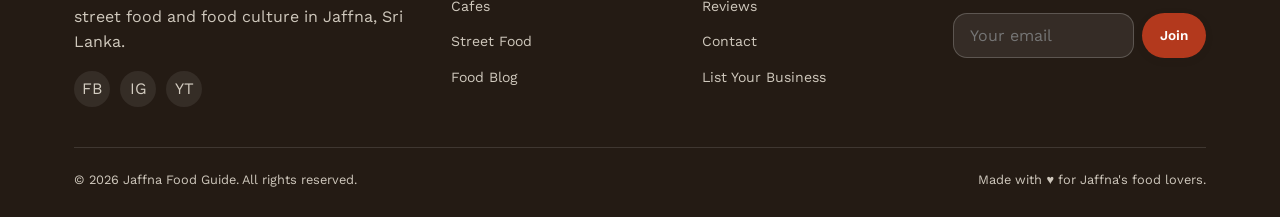
==== commit 385da6c9: "Remove WhatsApp chat icon from index.html Removed WhatsApp chat icon from footer." ====
--- a/index.html
+++ b/index.html
@@ -348,9 +348,7 @@
   </div>
 </footer>
 
-<a href="https://wa.me/94770000000" class="whatsapp-float" aria-label="Chat on WhatsApp" target="_blank" rel="noopener">
-  <svg width="26" height="26" viewBox="0 0 24 24" fill="currentColor"><path d="M12.04 2C6.58 2 2.13 6.45 2.13 11.91c0 1.7.44 3.34 1.28 4.79L2 22l5.44-1.36a9.9 9.9 0 004.6 1.15h.01c5.46 0 9.91-4.45 9.91-9.91 0-2.65-1.03-5.14-2.9-7.01A9.87 9.87 0 0012.04 2m0 1.8a8.08 8.08 0 018.09 8.1c0 4.47-3.63 8.1-8.1 8.1a8.1 8.1 0 01-4.13-1.13l-.3-.17-3.23.81.86-3.15-.19-.32a8.05 8.05 0 01-1.24-4.31c0-4.47 3.63-8.1 8.1-8.1"/></svg>
-</a>
+<a href="https://wa.me/94782715306" class="whatsapp-float" aria-label="Chat on WhatsApp" target="_blank" rel="noopener">
 
 <script src="script.js"></script>
 </body>
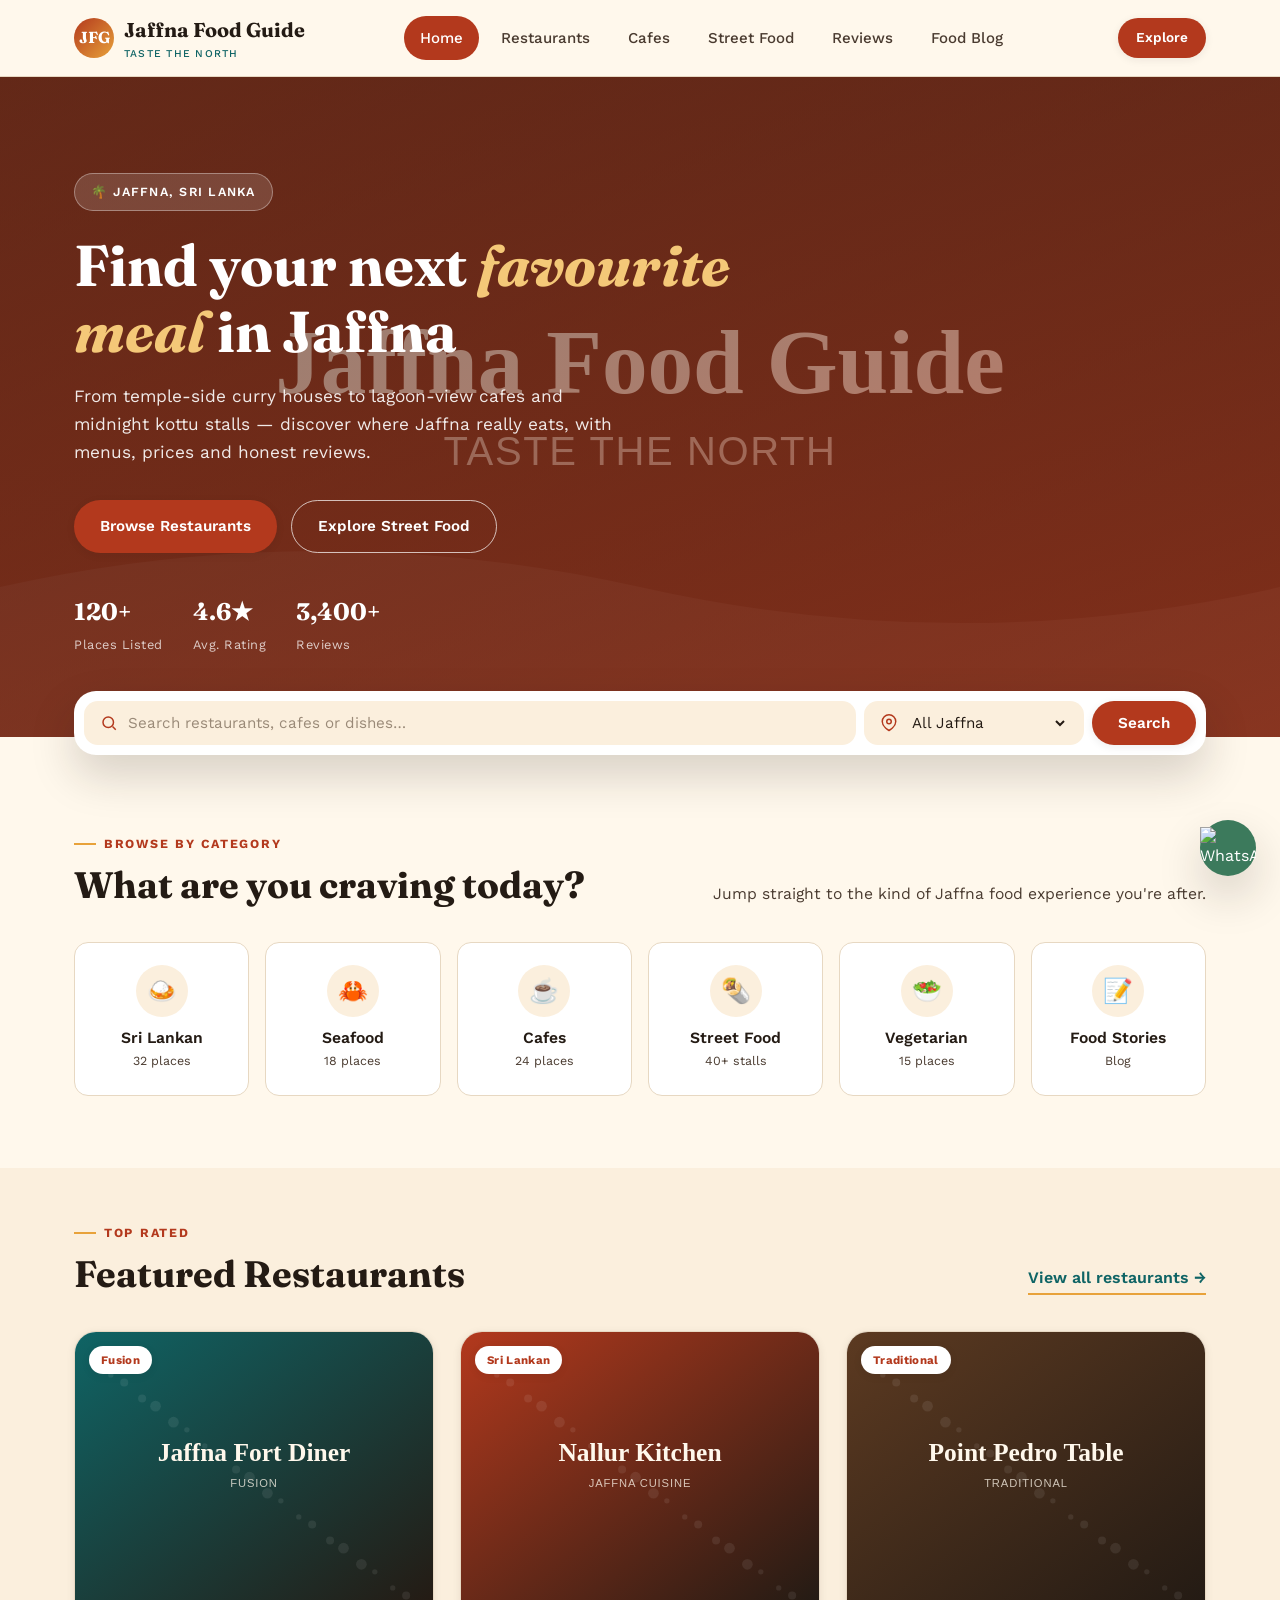
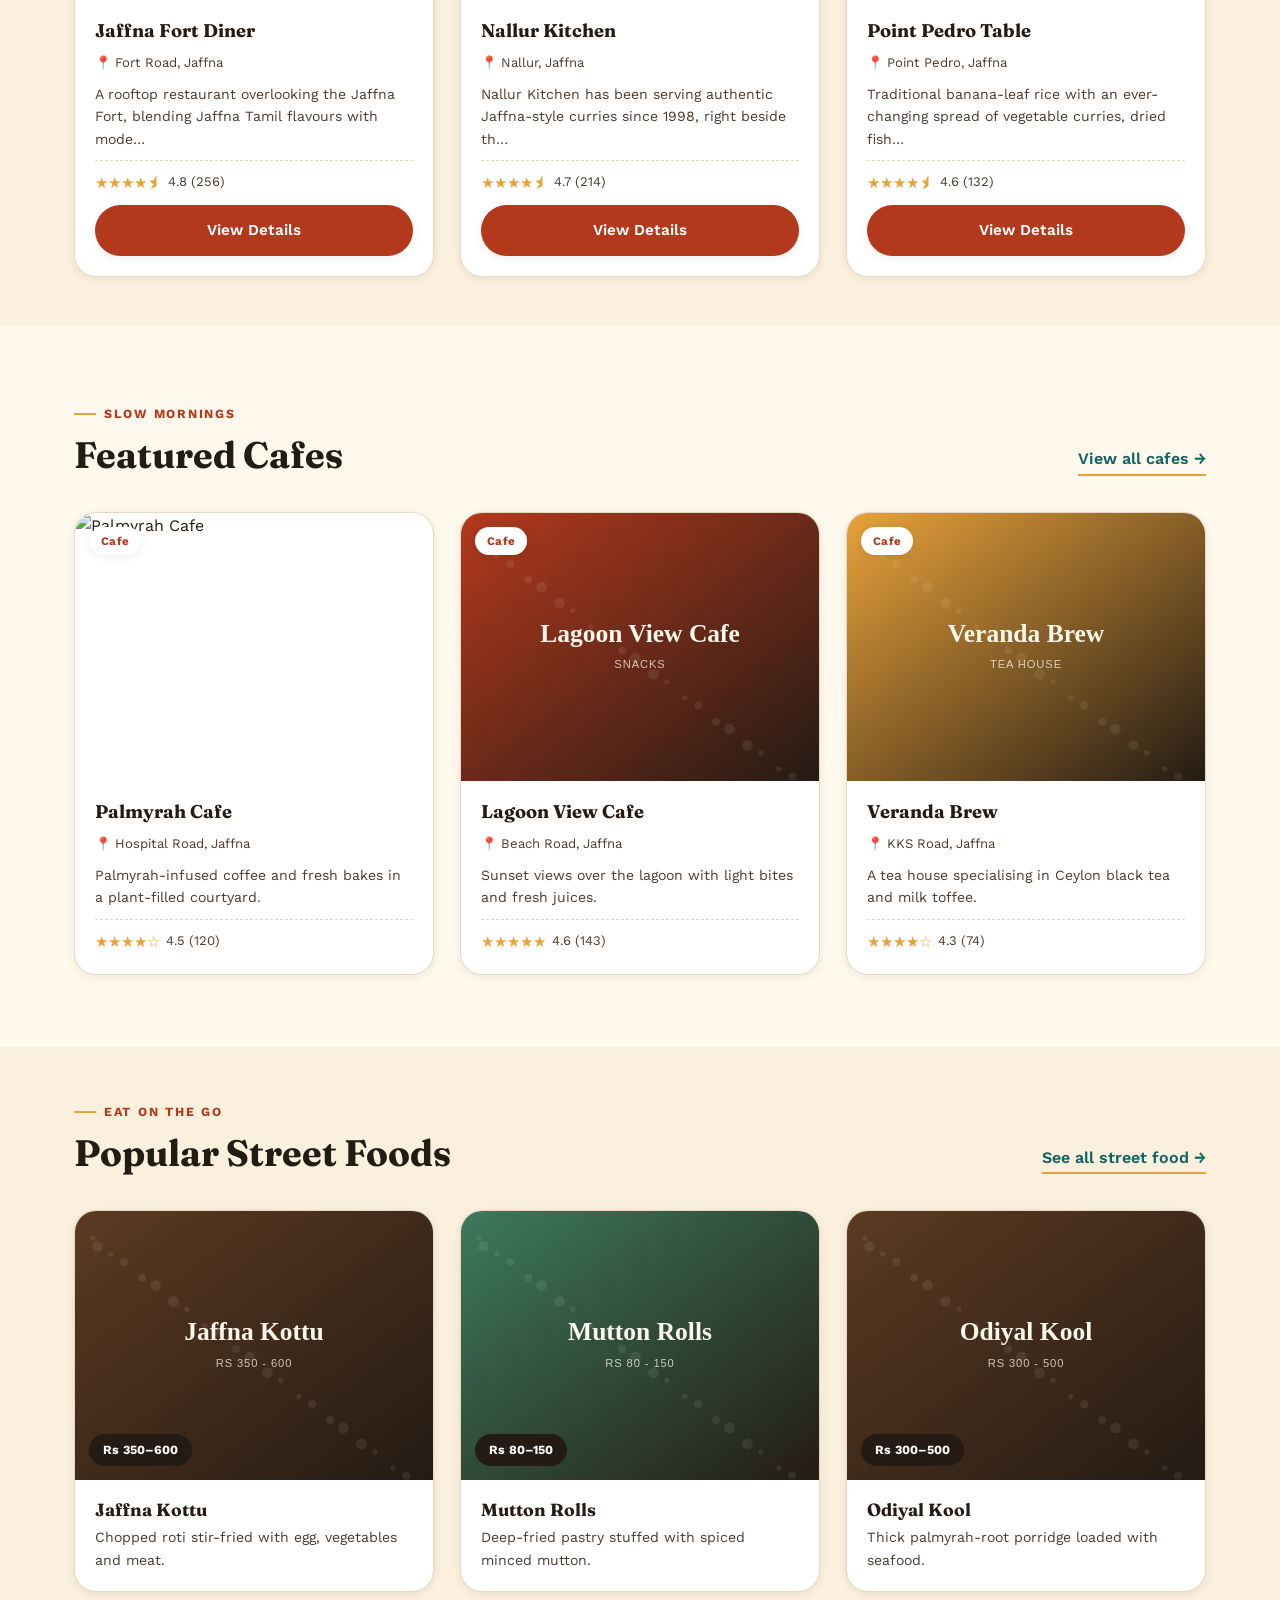
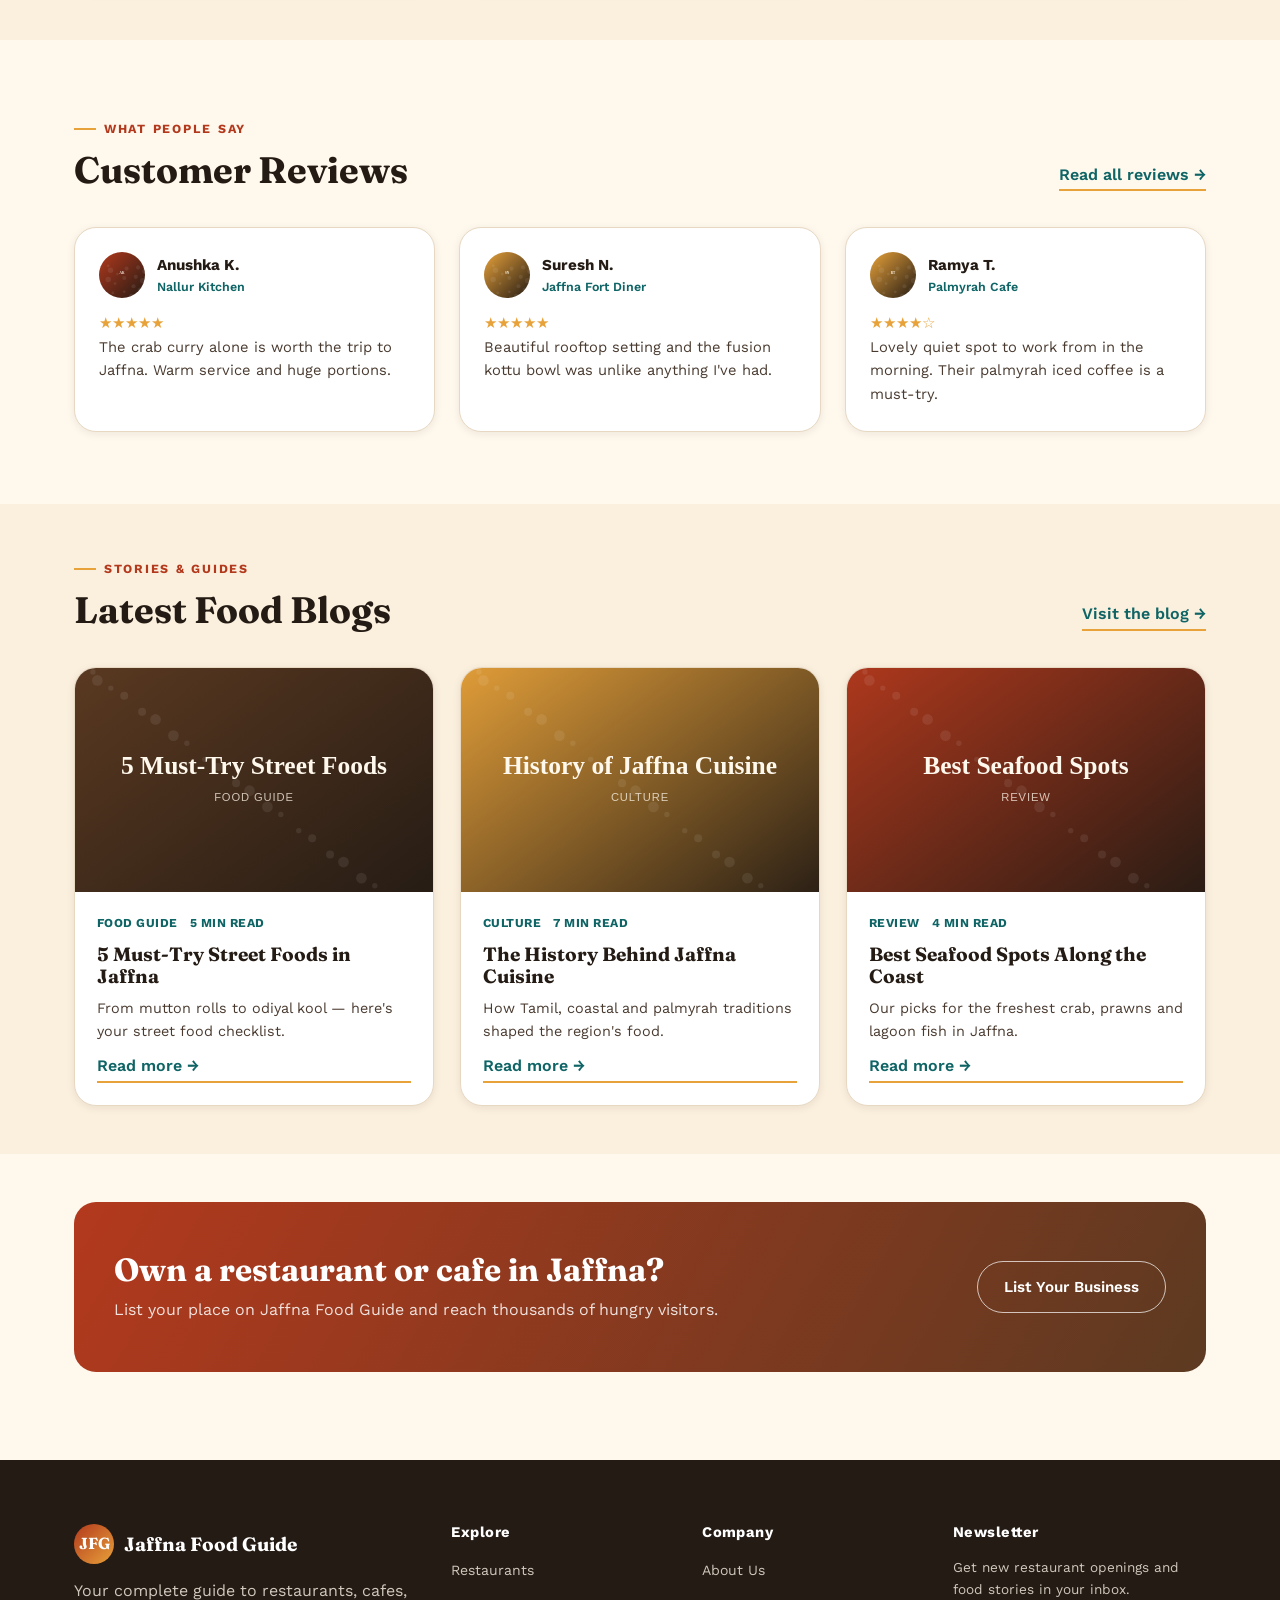
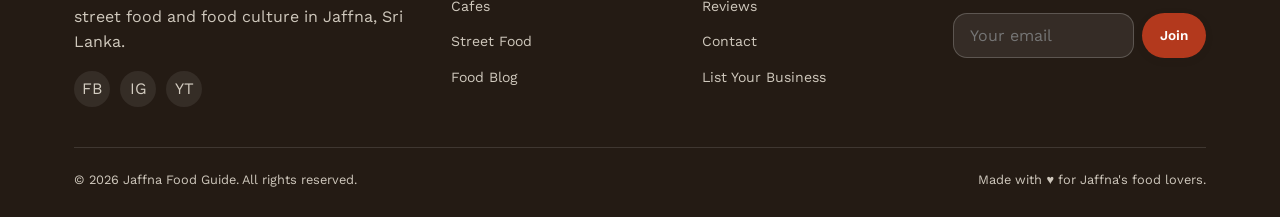
==== commit 9eeff2e2: "Add WhatsApp chat link with icon Added WhatsApp chat link with icon to footer" ====
--- a/index.html
+++ b/index.html
@@ -348,8 +348,17 @@
   </div>
 </footer>
 
-<a href="https://wa.me/94782715306" class="whatsapp-float" aria-label="Chat on WhatsApp" target="_blank" rel="noopener">
-
+<a href="https://wa.me/94782715306" 
+class="whatsapp-float" 
+aria-label="Chat on WhatsApp" 
+target="_blank" 
+rel="noopener">
+
+  <img src="https://cdn.jsdelivr.net/npm/simple-icons@v11/icons/whatsapp.svg" 
+  alt="WhatsApp">
+
+</a>
+  
 <script src="script.js"></script>
 </body>
 </html>
